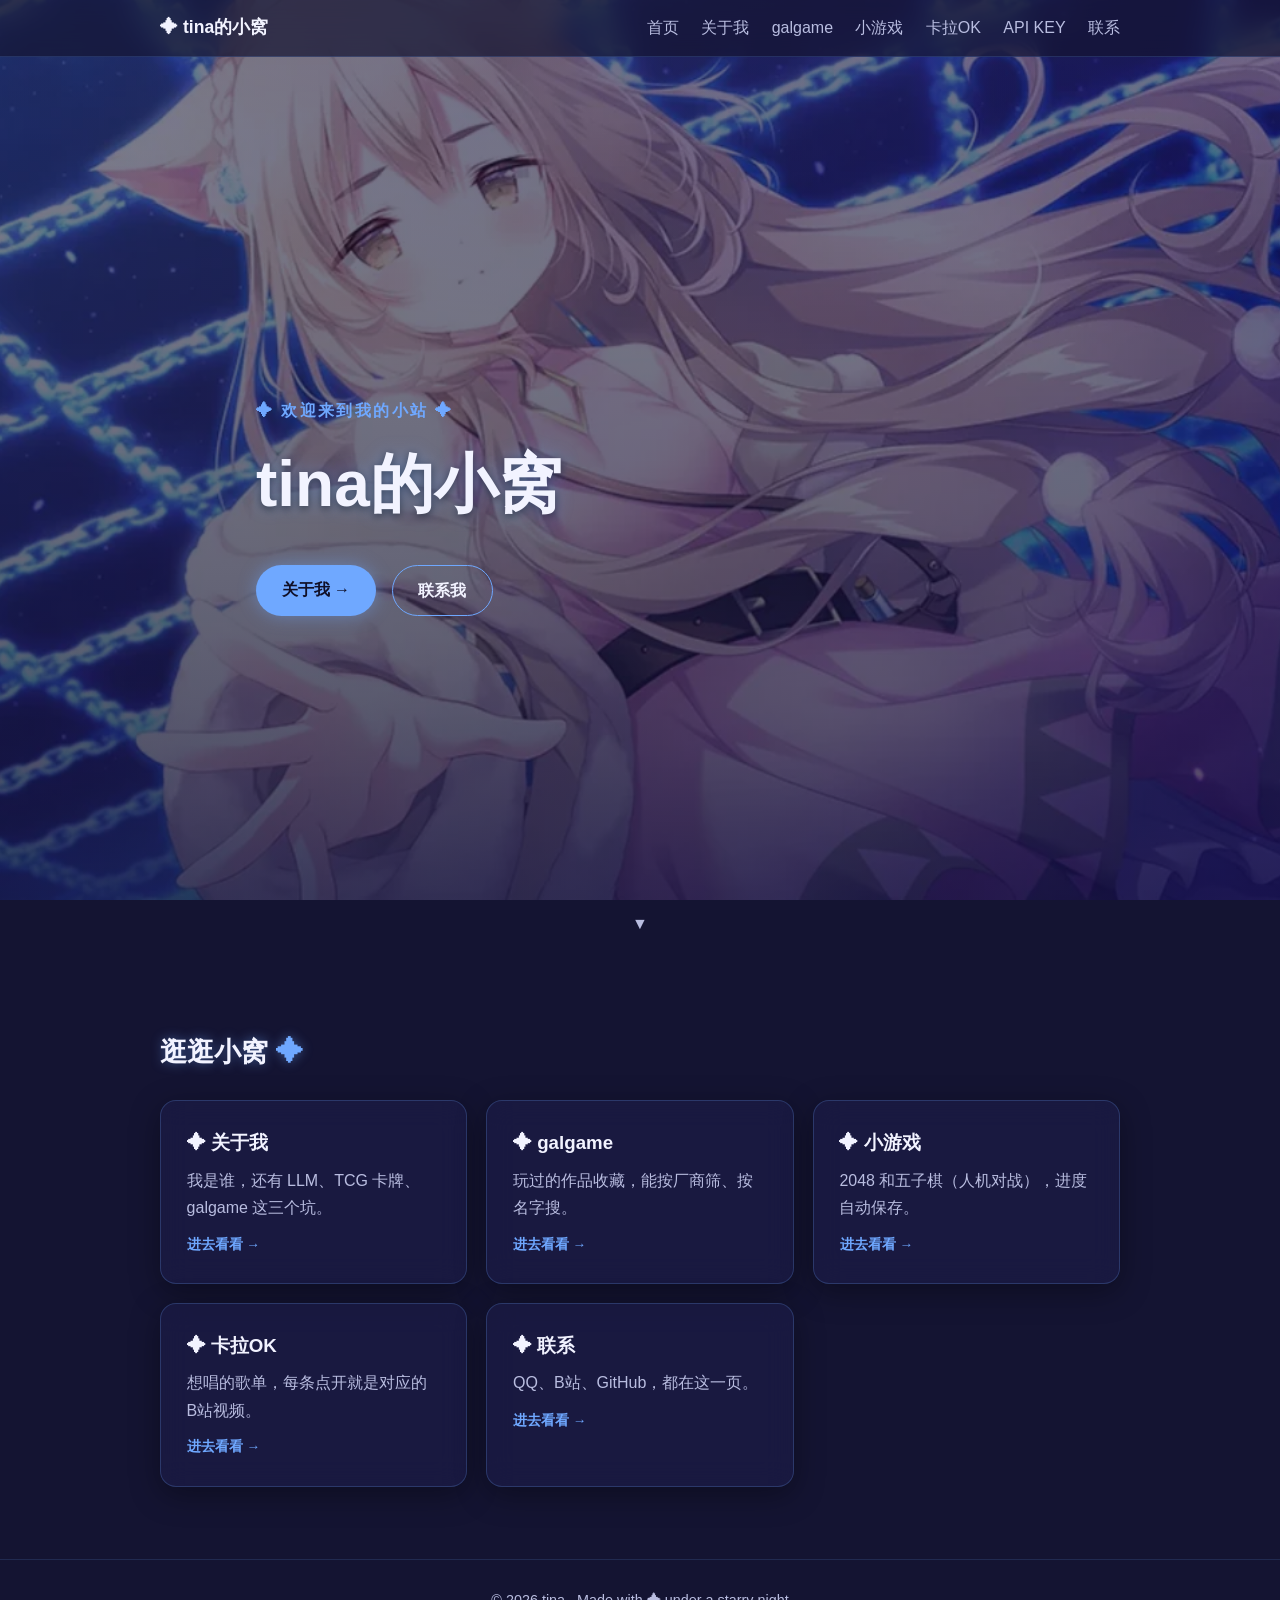
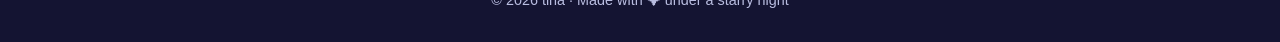
==== index.html @ a7ba2a10 "feat: 新增「API KEY」分区（左侧导航第 7 项，只列 DeepSeek 官方入口） - apikey.html：极简链接列表，4 条官方入口（开放平台 / 创建 API Key / 模型与" ====
<!DOCTYPE html>
<html lang="zh-CN">
<head>
  <meta charset="UTF-8" />
  <meta name="viewport" content="width=device-width, initial-scale=1.0" />
  <title>tina的小窝</title>
  <meta name="description" content="tina 的个人小窝" />
  <meta name="robots" content="index, follow" />

  <!-- 站点图标（由 avatar.png 缩放生成） -->
  <link rel="icon" href="favicon.ico" sizes="16x16 32x32 48x48" />
  <link rel="icon" type="image/png" sizes="32x32" href="favicon-32.png" />
  <link rel="apple-touch-icon" sizes="180x180" href="apple-touch-icon.png" />

  <!-- 分享卡片：QQ / 微信 / B站 / 微博 抓的就是这些 -->
  <meta property="og:type" content="website" />
  <meta property="og:site_name" content="tina的小窝" />
  <meta property="og:title" content="tina的小窝" />
  <meta property="og:description" content="tina 的个人小窝：LLM（大语言模型）、TCG 卡牌、galgame。" />
  <meta property="og:url" content="https://tina-9yg.pages.dev/" />
  <meta property="og:image" content="https://tina-9yg.pages.dev/og-image.jpg" />
  <meta property="og:image:type" content="image/jpeg" />
  <meta property="og:image:width" content="1200" />
  <meta property="og:image:height" content="630" />
  <meta property="og:image:alt" content="星空下的兽耳娘插画" />
  <meta property="og:locale" content="zh_CN" />
  <meta name="twitter:card" content="summary_large_image" />

  <link rel="stylesheet" href="style.css" />
</head>
<body>

  <!-- 顶栏：只在窄屏出现（宽屏由左侧导航接管），窄屏保留汉堡菜单 -->
  <header class="site-header">
    <nav class="nav container">
      <a class="nav-logo" href="index.html">✦ <span>tina的小窝</span></a>
      <button class="nav-toggle" id="navToggle" aria-label="打开菜单" aria-expanded="false">
        <span></span><span></span><span></span>
      </button>
      <ul class="nav-links" id="navLinks">
        <li><a href="index.html">首页</a></li>
        <li><a href="about.html">关于我</a></li>
        <li><a href="gal.html">galgame</a></li>
        <li><a href="minigames.html">小游戏</a></li>
        <li><a href="karaoke.html">卡拉OK</a></li>
        <li><a href="apikey.html">API KEY</a></li>
        <li><a href="contact.html">联系</a></li>
      </ul>
    </nav>
  </header>

  <!-- 左侧导航：桌面端就是全站的主导航（顶栏只在窄屏出现，见 style.css）
       2026-09-24 起站点拆成分页，每个页面是独立文件，
       所以「当前是哪一页」直接写死在 HTML 里（is-active + aria-current），不再靠滚动位置判断 -->
  <nav class="side-index" id="sideIndex" aria-label="站点导航">
    <a class="side-index-logo" href="index.html">✦ <span>tina的小窝</span></a>
    <ul class="side-index-list">
      <li><a class="side-index-link is-active" href="index.html" aria-current="page">主页</a></li>
      <li><a class="side-index-link" href="about.html">关于我</a></li>
      <li><a class="side-index-link" href="gal.html">galgame</a></li>
      <li><a class="side-index-link" href="minigames.html">小游戏</a></li>
      <li><a class="side-index-link" href="karaoke.html">卡拉OK</a></li>
      <li><a class="side-index-link" href="apikey.html">API KEY</a></li>
      <li><a class="side-index-link" href="contact.html">联系</a></li>
    </ul>
  </nav>

  <main>
    <!-- 首屏：星空插画背景 -->
    <section class="hero" id="hero">
      <div class="hero-overlay"></div>
      <div class="container hero-inner">
        <p class="hero-kicker">✦ 欢迎来到我的小站 ✦</p>
        <h1 class="hero-title">tina的小窝</h1>
        <div class="hero-actions">
          <a class="btn btn-glow" href="about.html">关于我 →</a>
          <a class="btn btn-ghost" href="contact.html">联系我</a>
        </div>
      </div>
      <div class="hero-scroll-hint" aria-hidden="true">▼</div>
    </section>

    <!-- 概览：首页往下的入口，每个入口都是一个独立页面 -->
    <section class="section" id="overview">
      <div class="container">
        <h2 class="section-title">逛逛小窝 <span class="title-star">✦</span></h2>
        <div class="card-grid">
          <a class="card card-link reveal" href="about.html">
            <h3>✦ 关于我</h3>
            <p>我是谁，还有 LLM、TCG 卡牌、galgame 这三个坑。</p>
            <span class="card-more">进去看看 →</span>
          </a>
          <a class="card card-link reveal" href="gal.html">
            <h3>✦ galgame</h3>
            <p>玩过的作品收藏，能按厂商筛、按名字搜。</p>
            <span class="card-more">进去看看 →</span>
          </a>
          <a class="card card-link reveal" href="minigames.html">
            <h3>✦ 小游戏</h3>
            <p>2048 和五子棋（人机对战），进度自动保存。</p>
            <span class="card-more">进去看看 →</span>
          </a>
          <a class="card card-link reveal" href="karaoke.html">
            <h3>✦ 卡拉OK</h3>
            <p>想唱的歌单，每条点开就是对应的 B站视频。</p>
            <span class="card-more">进去看看 →</span>
          </a>
          <a class="card card-link reveal" href="contact.html">
            <h3>✦ 联系</h3>
            <p>QQ、B站、GitHub，都在这一页。</p>
            <span class="card-more">进去看看 →</span>
          </a>
        </div>
      </div>
    </section>
  </main>

  <footer class="site-footer">
    <div class="container">
      <p>© 2026 tina · Made with ✦ under a starry night</p>
    </div>
  </footer>

  <!-- Cloudflare Web Analytics --><script type='module' src='https://static.cloudflareinsights.com/beacon.min.js' data-cf-beacon='{"token": "9dbc39219d9144c998ec463622b964f8"}'></script><!-- End Cloudflare Web Analytics -->
  <script src="script.js"></script>
</body>
</html>
---- style.css ----
/* ================= 基础与变量 ================= */
:root {
  --bg-deep: #141432;
  --bg-mid: #1e1e4d;
  --card-bg: rgba(30, 30, 77, 0.55);
  --accent: #6fa8ff;
  --accent-glow: rgba(111, 168, 255, 0.45);
  --text: #f2f3ff;
  --text-dim: #b9bde0;
  --radius: 16px;
  --shadow: 0 8px 30px rgba(0, 0, 0, 0.35);
  /* 整页背景照片。默认是原始横图，竖屏在下面那个媒体查询里换成竖版裁切图 */
  --bg-photo: url("bg.webp");
}

/* 竖屏（手机）换用竖版裁切图 bg-mobile.webp：
   横图在竖屏下被 cover 从中间横裁一条（只露出全宽的 26%），人物正好被切到框外。
   判据用屏幕比例而不是宽度，这样窄高的桌面窗口也能吃到同一份图。
   竖版取景见 MEMORY「手机端竖版背景」一节：成品与源图竖带往返 PSNR 50.3 dB */
@media (max-aspect-ratio: 1/1) {
  :root { --bg-photo: url("bg-mobile.webp"); }
}

* { margin: 0; padding: 0; box-sizing: border-box; }

html { scroll-behavior: smooth; }

body {
  font-family: "Segoe UI", "Microsoft YaHei", "PingFang SC", sans-serif;
  color: var(--text);
  background: var(--bg-deep); /* 兜底底色；真正的画面在下面那层固定背景里 */
  line-height: 1.7;
  /* 2026-09-24 站点拆成分页后：内容少的页面（比如「联系」）页脚会吊在半空，
     让 body 竖排撑满视口、main 吃掉剩余高度，页脚就自然贴到底部 */
  display: flex;
  flex-direction: column;
  min-height: 100vh;
}

main { flex: 1 0 auto; }

/* 整页共用的固定背景层：钉在视口上，拖动进度条时完全不动
   层次自上而下 = 压暗渐变 → 两团光晕 → 星空图（图片本身由 --bg-photo 决定：横屏横图 / 竖屏竖版裁切图）
   用 position: fixed 而不是 background-attachment: fixed，是为了手机 Safari（它不支持后者） */
body::before {
  content: "";
  position: fixed;
  inset: 0;
  z-index: -1;
  pointer-events: none;
  background:
    linear-gradient(180deg,
      rgba(16, 16, 44, 0.52) 0%,
      rgba(16, 16, 44, 0.62) 55%,
      rgba(16, 16, 44, 0.74) 100%),
    radial-gradient(ellipse 80% 50% at 70% -10%, rgba(90, 70, 180, 0.30), transparent),
    radial-gradient(ellipse 60% 40% at 20% 110%, rgba(60, 80, 200, 0.22), transparent),
    var(--bg-photo) center 30% / cover no-repeat;
}

.container { width: min(960px, 92%); margin: 0 auto; }

a { color: var(--accent); text-decoration: none; }
a:hover { text-shadow: 0 0 10px var(--accent-glow); }

/* ================= 导航 ================= */
.site-header {
  position: sticky; top: 0; z-index: 100;
  background: rgba(20, 20, 50, 0.7);
  backdrop-filter: blur(12px);
  border-bottom: 1px solid rgba(111, 168, 255, 0.18);
}

.nav { display: flex; align-items: center; justify-content: space-between; padding: 0.8rem 0; }

.nav-logo { font-weight: 700; font-size: 1.1rem; color: var(--text); }

.nav-links { display: flex; gap: 1.4rem; list-style: none; }
.nav-links a { color: var(--text-dim); font-weight: 500; transition: color 0.2s, text-shadow 0.2s; }
.nav-links a:hover { color: var(--text); text-shadow: 0 0 12px var(--accent-glow); }

.nav-toggle { display: none; background: none; border: 0; cursor: pointer; padding: 0.4rem; }
.nav-toggle span {
  display: block; width: 24px; height: 2px; margin: 5px 0;
  background: var(--text); border-radius: 2px; transition: transform 0.25s, opacity 0.25s;
}
.nav-toggle.open span:nth-child(1) { transform: translateY(7px) rotate(45deg); }
.nav-toggle.open span:nth-child(2) { opacity: 0; }
.nav-toggle.open span:nth-child(3) { transform: translateY(-7px) rotate(-45deg); }

/* ================= 首屏 ================= */
/* 背景图 bg.webp 由原图 bg.png 用 Pillow 转出（quality=85，97KB，约原图 7.5%）；bg.png 留在仓库当原图备份，页面不再引用
   竖屏另有一张 bg-mobile.webp（1181x2556，q85，98.6KB）：从 bg.png 的 x305..615 裁成竖条后放大 3.81 倍，
   人物落在画面中间；由上面的 --bg-photo 媒体查询决定用哪张，两张都由 body::before 引用 */
.hero {
  position: relative;
  min-height: 100vh;
  display: flex; align-items: center;
  /* 背景图已移到整页共用的 body::before 固定层；这里不能再自带背景，否则滚动时它会跟着走 */
}

/* 遮罩统一到 body::before 那一层了，这个 div 留在 HTML 里但不再参与渲染 */
.hero-overlay { display: none; }

.hero-inner { position: relative; z-index: 1; max-width: 60%; }

.hero-kicker { color: var(--accent); letter-spacing: 0.15em; font-weight: 600; }

.hero-title {
  font-size: clamp(2.2rem, 6vw, 4rem);
  margin: 0.4rem 0;
  text-shadow: 0 0 18px var(--accent-glow), 0 2px 8px rgba(0, 0, 0, 0.6);
}

.hero-tagline { color: var(--text); font-size: 1.1rem; text-shadow: 0 2px 6px rgba(0, 0, 0, 0.7); }

.hero-actions { display: flex; gap: 1rem; margin-top: 1.6rem; }

.btn {
  display: inline-block; padding: 0.7rem 1.6rem;
  border-radius: 999px; font-weight: 600; transition: transform 0.2s, box-shadow 0.2s;
}
.btn-glow { background: var(--accent); color: #101028; box-shadow: 0 0 18px var(--accent-glow); }
.btn-glow:hover { transform: translateY(-2px); box-shadow: 0 0 28px var(--accent-glow); text-shadow: none; }
.btn-ghost { border: 1.5px solid var(--accent); color: var(--text); }
.btn-ghost:hover { background: rgba(111, 168, 255, 0.12); transform: translateY(-2px); }

.hero-scroll-hint {
  position: absolute; bottom: 1.2rem; left: 50%; transform: translateX(-50%);
  color: var(--text-dim); animation: bob 1.6s ease-in-out infinite;
}
@keyframes bob { 50% { transform: translate(-50%, 6px); } }

/* ================= 区块与卡片 ================= */
.section { padding: 4.5rem 0; }

/* 点锚点跳转时，给吸顶导航留出高度，标题不会被压住 */
.section, .hero { scroll-margin-top: 80px; }

.section-title {
  font-size: 1.7rem; margin-bottom: 1.6rem;
  text-shadow: 0 0 12px var(--accent-glow);
}
.title-star { color: var(--accent); }

.card {
  background: var(--card-bg);
  backdrop-filter: blur(14px);
  border: 1px solid rgba(111, 168, 255, 0.22);
  border-radius: var(--radius);
  box-shadow: var(--shadow);
  padding: 1.6rem;
  transition: transform 0.25s, box-shadow 0.25s, border-color 0.25s;
}
.card:hover {
  transform: translateY(-4px);
  border-color: rgba(111, 168, 255, 0.5);
  box-shadow: 0 10px 36px rgba(0, 0, 0, 0.45), 0 0 20px var(--accent-glow);
}

.card-grid { display: grid; grid-template-columns: repeat(auto-fit, minmax(240px, 1fr)); gap: 1.2rem; }
.card h3 { margin-bottom: 0.5rem; color: var(--text); }
.card p { color: var(--text-dim); }

/* 首页概览：整张卡片就是一个链接。
   必须把 a 默认的蓝色和 a:hover 的发光按掉，否则卡片里每个字都在发光 */
.card-link { display: block; color: var(--text); }
.card-link:hover { text-shadow: none; }
.card-more {
  display: inline-block; margin-top: 0.75rem;
  font-size: 0.85rem; font-weight: 600; color: var(--accent);
}
.card-link:hover .card-more { text-shadow: 0 0 10px var(--accent-glow); }
/* 关于我 */
.about-grid { display: flex; gap: 1.8rem; align-items: center; flex-wrap: wrap; }
.avatar {
  flex-shrink: 0;
  width: 120px; height: 120px; border-radius: 50%;
  overflow: hidden;
  background: linear-gradient(135deg, rgba(111, 168, 255, 0.3), rgba(150, 100, 255, 0.3));
  border: 2px solid rgba(111, 168, 255, 0.45);
  box-shadow: 0 0 20px var(--accent-glow);
}
.avatar img { width: 100%; height: 100%; object-fit: cover; display: block; }
.about-text { flex: 1; min-width: 260px; }
.about-text p { color: var(--text-dim); margin-bottom: 0.6rem; }
.about-text strong { color: var(--text); }

.tag-list { display: flex; flex-wrap: wrap; gap: 0.5rem; list-style: none; margin-top: 0.8rem; }
.tag {
  padding: 0.25rem 0.9rem; border-radius: 999px; font-size: 0.85rem;
  background: rgba(111, 168, 255, 0.14);
  border: 1px solid rgba(111, 168, 255, 0.35);
  color: var(--accent);
}

/* 联系 */
.contact-card { text-align: center; }
.contact-card p { color: var(--text-dim); }
.contact-list { list-style: none; margin-top: 0.8rem; }
.contact-list li { margin: 0.4rem 0; color: var(--text); }
.contact-item { display: flex; justify-content: center; align-items: center; gap: 0.45rem; }
.icon { width: 1.25em; height: 1.25em; flex-shrink: 0; vertical-align: -0.25em; }
.icon-badge { background: #fff; border-radius: 50%; padding: 0.12em; box-sizing: border-box; }
.placeholder { color: var(--text-dim); font-style: italic; }

/* QQ 号：点击复制（不加下划线，靠鼠标手型和悬停微光提示可点） */
.copy-qq {
  background: none; border: 0; padding: 0;
  font: inherit; color: var(--accent); cursor: pointer;
}
.copy-qq:hover { text-shadow: 0 0 10px var(--accent-glow); }

/* 复制成功提示 */
.toast {
  position: fixed; left: 50%; bottom: 2rem; z-index: 200;
  transform: translate(-50%, 1rem);
  padding: 0.6rem 1.3rem; border-radius: 999px;
  background: rgba(20, 20, 50, 0.94);
  border: 1px solid rgba(111, 168, 255, 0.45);
  color: var(--text); font-size: 0.9rem;
  box-shadow: 0 8px 26px rgba(0, 0, 0, 0.45), 0 0 18px var(--accent-glow);
  opacity: 0; pointer-events: none;
  transition: opacity 0.25s ease, transform 0.25s ease;
}
.toast.show { opacity: 1; transform: translate(-50%, 0); }

/* 页脚 */
.site-footer {
  padding: 1.8rem 0; text-align: center;
  color: var(--text-dim); font-size: 0.9rem;
  border-top: 1px solid rgba(111, 168, 255, 0.15);
}

/* 滚动淡入 */
.reveal { opacity: 0; transform: translateY(18px); transition: opacity 0.6s ease, transform 0.6s ease; }
.reveal.visible { opacity: 1; transform: none; }
@media (prefers-reduced-motion: reduce) {
  .reveal { opacity: 1; transform: none; transition: none; }
  .hero-scroll-hint { animation: none; }
  .gal-card { animation: none; }
}

/* ================= galgame 收藏 ================= */
.section-lead { color: var(--text-dim); margin: -0.8rem 0 1.5rem; }

.sr-only {
  position: absolute; width: 1px; height: 1px; padding: 0; margin: -1px;
  overflow: hidden; clip: rect(0 0 0 0); white-space: nowrap; border: 0;
}

/* 顶部统计条 */
.gal-stats { display: flex; flex-wrap: wrap; gap: 1.6rem; margin-bottom: 1.4rem; }
.gal-stat { display: flex; align-items: baseline; gap: 0.4rem; color: var(--text-dim); font-size: 0.88rem; }
.gal-stat b {
  font-size: 1.3rem; color: var(--accent);
  text-shadow: 0 0 12px var(--accent-glow);
}

/* 筛选区 */
.gal-controls { display: flex; flex-direction: column; gap: 0.7rem; margin-bottom: 1.5rem; }
.gal-chip-row { display: flex; flex-wrap: wrap; gap: 0.45rem; }

.chip {
  font: inherit; font-size: 0.82rem; line-height: 1.5;
  padding: 0.25rem 0.95rem; border-radius: 999px; cursor: pointer;
  background: rgba(111, 168, 255, 0.08);
  border: 1px solid rgba(111, 168, 255, 0.25);
  color: var(--text-dim);
  transition: background 0.2s, border-color 0.2s, color 0.2s, box-shadow 0.2s;
}
.chip:hover { border-color: rgba(111, 168, 255, 0.55); color: var(--text); }
.chip[aria-pressed="true"] {
  background: rgba(111, 168, 255, 0.22);
  border-color: var(--accent);
  color: var(--text);
  box-shadow: 0 0 14px var(--accent-glow);
}

.gal-toolbar { display: flex; flex-wrap: wrap; gap: 0.8rem; align-items: center; }

.gal-search { flex: 1; min-width: 190px; display: flex; }
.gal-search input {
  font: inherit; font-size: 0.88rem; color: var(--text);
  background: rgba(20, 20, 50, 0.6);
  border: 1px solid rgba(111, 168, 255, 0.28);
  border-radius: 999px; padding: 0.42rem 1rem;
  outline: none; transition: border-color 0.2s, box-shadow 0.2s;
}
.gal-search input { width: 100%; }
.gal-search input::placeholder { color: rgba(185, 189, 224, 0.6); }
.gal-search input:focus { border-color: var(--accent); box-shadow: 0 0 12px var(--accent-glow); }

/* 卡片网格 */
.gal-grid { display: grid; grid-template-columns: repeat(auto-fill, minmax(190px, 1fr)); gap: 1.1rem; }

.gal-card {
  display: flex; flex-direction: column; overflow: hidden;
  background: var(--card-bg);
  backdrop-filter: blur(14px);
  border: 1px solid rgba(111, 168, 255, 0.22);
  border-radius: var(--radius);
  box-shadow: var(--shadow);
  transition: transform 0.25s, box-shadow 0.25s, border-color 0.25s;
  animation: gal-in 0.35s ease both;
}
.gal-card:hover {
  transform: translateY(-4px);
  border-color: rgba(111, 168, 255, 0.5);
  box-shadow: 0 10px 36px rgba(0, 0, 0, 0.45), 0 0 20px var(--accent-glow);
}
@keyframes gal-in { from { opacity: 0; transform: translateY(10px); } to { opacity: 1; transform: none; } }

/* 封面：没填 cover 就用渐变色块 + 首字 */
.gal-cover {
  position: relative; aspect-ratio: 3 / 4;
  display: flex; align-items: center; justify-content: center; overflow: hidden;
}
.gal-cover img { width: 100%; height: 100%; object-fit: cover; display: block; }
.gal-cover-init {
  font-size: 2.6rem; font-weight: 700; letter-spacing: 0.04em;
  color: rgba(255, 255, 255, 0.92);
  text-shadow: 0 2px 14px rgba(0, 0, 0, 0.55);
}
.gal-badge-row {
  position: absolute; top: 0.5rem; left: 0.5rem; right: 0.5rem;
  display: flex; gap: 0.4rem;
}
/* 封面右上角的「示例」角标（原来这里还有状态徽章 .gal-status / .st-*，2026-09-23 已随状态信息一起移除） */
.gal-sample {
  margin-left: auto;
  padding: 0.12rem 0.6rem; border-radius: 999px;
  font-size: 0.72rem; font-weight: 500; line-height: 1.7;
  backdrop-filter: blur(6px); border: 1px solid; white-space: nowrap;
  color: var(--text-dim); background: rgba(20, 20, 50, 0.7);
  border-color: rgba(185, 189, 224, 0.4);
}

.gal-body { flex: 1; display: flex; flex-direction: column; gap: 0.35rem; padding: 0.85rem 0.9rem 1rem; }
.gal-title { font-size: 0.98rem; font-weight: 700; line-height: 1.4; }
.gal-meta { display: flex; justify-content: flex-start; gap: 0.5rem; font-size: 0.78rem; color: var(--text-dim); }
.gal-brand { overflow: hidden; text-overflow: ellipsis; white-space: nowrap; }
/* 官网链接：紧跟在「厂商 · 年份」右边；没填 site 的条目根本不会渲染它 */
.gal-site { color: var(--accent); flex-shrink: 0; white-space: nowrap; transition: text-shadow 0.2s; }
.gal-site:hover { text-shadow: 0 0 10px var(--accent-glow); }
.gal-score { color: #ffd479; font-weight: 700; flex-shrink: 0; margin-left: auto; padding-left: 0.4rem; }

.gal-tags { display: flex; flex-wrap: wrap; gap: 0.3rem; margin-top: 0.15rem; }
/* 卡片上的标签：纯展示用的标签，不可点（筛选栏已改成按厂商） */
.gal-tag {
  font-size: 0.7rem; line-height: 1.6;
  padding: 0.1rem 0.55rem; border-radius: 999px;
  background: rgba(111, 168, 255, 0.12);
  border: 1px solid rgba(111, 168, 255, 0.28);
  color: var(--accent);
}

.gal-note { margin-top: auto; padding-top: 0.5rem; font-size: 0.8rem; color: var(--text-dim); }

.gal-empty { margin-top: 0.5rem; padding: 2.2rem 0; text-align: center; color: var(--text-dim); }
.gal-empty button { margin-top: 0.8rem; }

/* ================= 卡拉OK 歌单 ================= */
/* 一行一首：左边序号、中间曲名与信息、右边跳 B站。
   数据在 karaoke.js，渲染在 script.js 的 initKaraokeList() */
.kara-stats { display: flex; flex-wrap: wrap; gap: 1.6rem; margin-bottom: 1.4rem; }
.kara-stat { display: flex; align-items: baseline; gap: 0.4rem; color: var(--text-dim); font-size: 0.88rem; }
.kara-stat b {
  font-size: 1.3rem; color: var(--accent);
  text-shadow: 0 0 12px var(--accent-glow);
}

.kara-controls { display: flex; flex-direction: column; gap: 0.7rem; margin-bottom: 1.2rem; }
.kara-chip-row { display: flex; flex-wrap: wrap; gap: 0.45rem; }
.kara-toolbar { display: flex; flex-wrap: wrap; gap: 0.8rem; align-items: center; }

.kara-search { flex: 1; min-width: 190px; display: flex; }
.kara-search input {
  font: inherit; font-size: 0.88rem; color: var(--text); width: 100%;
  background: rgba(20, 20, 50, 0.6);
  border: 1px solid rgba(111, 168, 255, 0.28);
  border-radius: 999px; padding: 0.42rem 1rem;
  outline: none; transition: border-color 0.2s, box-shadow 0.2s;
}
.kara-search input::placeholder { color: rgba(185, 189, 224, 0.6); }
.kara-search input:focus { border-color: var(--accent); box-shadow: 0 0 12px var(--accent-glow); }

.kara-list { display: flex; flex-direction: column; gap: 0.55rem; }

/* 整条就是一个链接：填了 url 的渲染成 <a>，没填的是 <div>（显示「待填链接」，点不动） */
.kara-item {
  display: grid;
  grid-template-columns: 2.2rem minmax(0, 1fr) auto;
  align-items: center; gap: 0.2rem 0.9rem;
  padding: 0.7rem 1rem;
  background: var(--card-bg);
  backdrop-filter: blur(14px);
  border: 1px solid rgba(111, 168, 255, 0.22);
  border-radius: 12px;
  box-shadow: var(--shadow);
  color: var(--text);
  transition: transform 0.2s, border-color 0.2s, box-shadow 0.2s;
  animation: gal-in 0.3s ease both;
}
a.kara-item:hover {
  transform: translateX(4px);
  border-color: rgba(111, 168, 255, 0.5);
  box-shadow: 0 8px 26px rgba(0, 0, 0, 0.42), 0 0 18px var(--accent-glow);
  text-shadow: none; /* 压掉 a:hover 的整行发光 */
}
a.kara-item:focus-visible { outline: 2px solid var(--accent); outline-offset: 2px; }
.kara-item.is-todo { opacity: 0.72; }

.kara-idx {
  font-size: 0.78rem; color: var(--text-dim); text-align: right;
  font-variant-numeric: tabular-nums;
}

.kara-main { display: flex; flex-direction: column; gap: 0.15rem; min-width: 0; }
.kara-title { font-size: 0.98rem; font-weight: 700; line-height: 1.45; }
.kara-sample {
  margin-left: 0.45rem; padding: 0.05rem 0.5rem; border-radius: 999px;
  font-size: 0.7rem; font-weight: 500; vertical-align: 0.1em;
  color: var(--text-dim); background: rgba(20, 20, 50, 0.7);
  border: 1px solid rgba(185, 189, 224, 0.4);
}
.kara-sub {
  font-size: 0.8rem; color: var(--text-dim);
  overflow: hidden; text-overflow: ellipsis; white-space: nowrap;
}
.kara-tags { display: flex; flex-wrap: wrap; gap: 0.3rem; margin-top: 0.15rem; }
.kara-tag {
  font-size: 0.7rem; line-height: 1.6;
  padding: 0.1rem 0.55rem; border-radius: 999px;
  background: rgba(111, 168, 255, 0.12);
  border: 1px solid rgba(111, 168, 255, 0.28);
  color: var(--accent);
}
.kara-note { font-size: 0.78rem; color: var(--text-dim); }

.kara-go { font-size: 0.85rem; font-weight: 600; color: var(--accent); white-space: nowrap; }
a.kara-item:hover .kara-go { text-shadow: 0 0 10px var(--accent-glow); }
/* 没填 url 的那条：右边只写「待填链接」，不是链接样式 */
.kara-go.is-todo { color: var(--text-dim); font-weight: 500; }

.kara-empty { margin-top: 0.5rem; padding: 2.2rem 0; text-align: center; color: var(--text-dim); }
.kara-empty button { margin-top: 0.8rem; }

@media (max-width: 640px) {
  /* 窄屏省掉序号，右边那行挪到下面，整行照样能点 */
  .kara-item { grid-template-columns: minmax(0, 1fr); gap: 0.15rem; }
  .kara-idx { display: none; }
  .kara-sub { white-space: normal; }
  .kara-go { justify-self: start; margin-top: 0.35rem; }
}

/* ================= API KEY ================= */
/* 左边是入口名，右边直接跳官网。就四条，写死在 apikey.html 里 ——
   没有数据文件、没有 JS 渲染。
   2026-09-24：① 每条下面原来还有一句说明文案，tina 要求删掉了（所以没有 .ak-sub）；
   ② tina 说「每个太长了，缩减一半」→ 宽屏改成一行两条，每条占半个容器宽 */
.ak-list {
  display: grid;
  /* auto-fit：宽内容列（960px）下正好两条一行、每条约 466px；
     窗口收窄到放不下两条时自动回到一条一行，不用再写断点 */
  grid-template-columns: repeat(auto-fit, minmax(340px, 1fr));
  gap: 0.55rem;
}

/* 整条就是一个链接（跟卡拉OK 那套一样：外层是 a，点行里哪儿都能开） */
.ak-item {
  display: grid;
  grid-template-columns: minmax(0, 1fr) auto;
  align-items: center; gap: 0.2rem 0.9rem;
  padding: 0.7rem 1rem;
  background: var(--card-bg);
  backdrop-filter: blur(14px);
  border: 1px solid rgba(111, 168, 255, 0.22);
  border-radius: 12px;
  box-shadow: var(--shadow);
  color: var(--text);
  transition: transform 0.2s, border-color 0.2s, box-shadow 0.2s;
  animation: gal-in 0.3s ease both;
}
a.ak-item:hover {
  transform: translateX(4px);
  border-color: rgba(111, 168, 255, 0.5);
  box-shadow: 0 8px 26px rgba(0, 0, 0, 0.42), 0 0 18px var(--accent-glow);
  text-shadow: none; /* 压掉 a:hover 的整行发光 */
}
a.ak-item:focus-visible { outline: 2px solid var(--accent); outline-offset: 2px; }

.ak-title { font-size: 0.98rem; font-weight: 700; line-height: 1.45; }

.ak-go { font-size: 0.85rem; font-weight: 600; color: var(--accent); white-space: nowrap; }
a.ak-item:hover .ak-go { text-shadow: 0 0 10px var(--accent-glow); }

@media (max-width: 640px) {
  /* 窄屏把「打开 ↗」挪到下面一行，整行照样能点 */
  .ak-item { grid-template-columns: minmax(0, 1fr); }
  .ak-go { justify-self: start; margin-top: 0.35rem; }
}

/* ================= 小游戏 · 2048 ================= */
.g2048 { max-width: 420px; margin: 0 auto; }

.g2048-head {
  display: flex; align-items: center; justify-content: space-between;
  gap: 1rem; flex-wrap: wrap; margin-bottom: 1rem;
}
.g2048-scores { display: flex; gap: 0.6rem; }
.g2048-score {
  min-width: 84px; padding: 0.35rem 0.9rem; text-align: center;
  background: rgba(111, 168, 255, 0.1);
  border: 1px solid rgba(111, 168, 255, 0.25);
  border-radius: 10px;
}
.g2048-score span { display: block; font-size: 0.7rem; color: var(--text-dim); letter-spacing: 0.08em; }
.g2048-score b { font-size: 1.15rem; color: var(--accent); text-shadow: 0 0 12px var(--accent-glow); }
.g2048-restart { padding: 0.5rem 1.1rem; font-size: 0.88rem; }

/* 棋盘：格子大小由 game2048.js 量出宽度后写进 --g-cell / --g-gap */
.g2048-board {
  --g-gap: 12px;
  --g-cell: 80px;
  position: relative;
  width: 100%;
  aspect-ratio: 1 / 1;
  background: rgba(20, 20, 50, 0.55);
  backdrop-filter: blur(12px);
  border: 1px solid rgba(111, 168, 255, 0.22);
  border-radius: var(--radius);
  box-shadow: var(--shadow);
  touch-action: none; /* 手机上在棋盘里滑动是操作，别同时滚页面 */
  user-select: none;
  -webkit-user-select: none;
}
.g2048-board:focus { outline: none; }
/* 焦点在棋盘上时给个光圈提示「现在方向键是操作」 */
.g2048-board:focus-visible {
  border-color: var(--accent);
  box-shadow: var(--shadow), 0 0 0 2px rgba(111, 168, 255, 0.55), 0 0 22px var(--accent-glow);
}

/* 底格层和方块层都贴着棋盘的 padding box，格子位置两边用同一套算法算，所以能对齐 */
.g2048-grid {
  position: absolute; inset: 0;
  display: grid;
  grid-template-columns: repeat(4, 1fr);
  grid-template-rows: repeat(4, 1fr);
  gap: var(--g-gap);
  padding: var(--g-gap);
}
.g2048-grid > div { background: rgba(255, 255, 255, 0.05); border-radius: 10px; }

.g2048-tiles { position: absolute; inset: 0; }
.g2048-tile {
  position: absolute; top: var(--g-gap); left: var(--g-gap);
  width: var(--g-cell); height: var(--g-cell);
  z-index: 2;
  /* 位置全靠这两个自定义属性推：game2048.js 只改变量，位移交给 CSS 过渡 */
  transform: translate(
    calc((var(--g-cell) + var(--g-gap)) * var(--g-c, 0)),
    calc((var(--g-cell) + var(--g-gap)) * var(--g-r, 0))
  );
  transition: transform 0.12s ease-in-out;
  will-change: transform;
}
.g2048-tile.is-dead { z-index: 1; } /* 被吃掉的那个要压在存活方块下面 */
.g2048-tile.is-dead .g2048-tile-inner { opacity: 0; transition: opacity 0.12s ease 0.06s; }

.g2048-tile-inner {
  width: 100%; height: 100%;
  display: flex; align-items: center; justify-content: center;
  border-radius: 10px;
  font-weight: 700; line-height: 1;
  font-size: calc(var(--g-cell) * 0.42);
  color: #dfe6ff;
  background: rgba(111, 168, 255, 0.12);
  border: 1px solid rgba(111, 168, 255, 0.22);
  transition: background 0.12s, color 0.12s;
}
/* 位数多了就把字缩小，别撑出格子 */
.g2048-tile[data-len="3"] .g2048-tile-inner { font-size: calc(var(--g-cell) * 0.33); }
.g2048-tile[data-len="4"] .g2048-tile-inner { font-size: calc(var(--g-cell) * 0.26); }
.g2048-tile[data-len="5"] .g2048-tile-inner,
.g2048-tile[data-len="6"] .g2048-tile-inner { font-size: calc(var(--g-cell) * 0.21); }

/* 数值越大越亮：2/4/8 是半透明蓝，之后顺着 蓝→紫→粉→金 往上爬 */
.g2048-tile[data-val="4"] .g2048-tile-inner { background: rgba(111, 168, 255, 0.2); }
.g2048-tile[data-val="8"] .g2048-tile-inner { background: rgba(111, 168, 255, 0.34); color: #f2f6ff; }
.g2048-tile[data-val="16"] .g2048-tile-inner { background: linear-gradient(150deg, #2c4a86, #4a6fd8); color: #f2f6ff; }
.g2048-tile[data-val="32"] .g2048-tile-inner { background: linear-gradient(150deg, #3a3a7a, #6f4fa8); color: #f2f6ff; }
.g2048-tile[data-val="64"] .g2048-tile-inner { background: linear-gradient(150deg, #4a2f6b, #a05fd0); color: #f6f2ff; }
.g2048-tile[data-val="128"] .g2048-tile-inner { background: linear-gradient(150deg, #5a2f7a, #b06fb0); color: #fff; }
.g2048-tile[data-val="256"] .g2048-tile-inner { background: linear-gradient(150deg, #6b2f6b, #c96f9f); color: #fff; }
.g2048-tile[data-val="512"] .g2048-tile-inner { background: linear-gradient(150deg, #7a2f5a, #e07f8f); color: #fff; }
.g2048-tile[data-val="1024"] .g2048-tile-inner { background: linear-gradient(150deg, #a8563a, #f0a06f); color: #241a00; }
.g2048-tile[data-val="2048"] .g2048-tile-inner {
  background: linear-gradient(150deg, #c9922f, #ffd479);
  color: #241a00;
  box-shadow: 0 0 26px rgba(255, 212, 121, 0.5);
}
/* 比 2048 还大的（is-huge 由 game2048.js 挂上），统一用更亮的金 */
.g2048-tile.is-huge .g2048-tile-inner {
  background: linear-gradient(150deg, #d4a83f, #ffe9a8);
  color: #241a00;
  box-shadow: 0 0 26px rgba(255, 233, 168, 0.55);
}

/* 出现 / 合并的小动画：作用在里面那层，外层 transform 要留给滑动 */
@keyframes g2048-appear { from { transform: scale(0.35); opacity: 0; } to { transform: scale(1); opacity: 1; } }
@keyframes g2048-pop { 0% { transform: scale(1); } 55% { transform: scale(1.16); } 100% { transform: scale(1); } }
.g2048-tile.is-new .g2048-tile-inner { animation: g2048-appear 0.16s ease-out; }
.g2048-tile.is-merged .g2048-tile-inner { animation: g2048-pop 0.18s ease-out; }

/* 赢了 / 输了盖在棋盘上的那一层 */
@keyframes g2048-fade { from { opacity: 0; } to { opacity: 1; } }
.g2048-overlay {
  position: absolute; inset: 0; z-index: 5;
  display: flex; flex-direction: column; align-items: center; justify-content: center;
  gap: 1rem; padding: 1.5rem; text-align: center;
  background: rgba(16, 16, 44, 0.84);
  backdrop-filter: blur(6px);
  border-radius: var(--radius);
  animation: g2048-fade 0.2s ease-out;
}
/* 这句不能省：上面的 display:flex 会盖掉 hidden 自带的 display:none */
.g2048-overlay[hidden] { display: none; }
.g2048-overlay-text { color: var(--text); font-weight: 600; }
.g2048-overlay-actions { display: flex; gap: 0.7rem; flex-wrap: wrap; justify-content: center; }

.g2048-hint { margin-top: 0.9rem; font-size: 0.82rem; color: var(--text-dim); text-align: center; }

/* 站上的最高纪录。写在 index.html 里（站点是纯静态的），要让它自动更新得配后端。
   注意：棋盘上那两个数字是「本机最高分」，存在访客自己的 localStorage 里，跟这条不是一回事 */
.g2048-record {
  margin-top: 0.9rem; padding-top: 0.75rem; text-align: center;
  font-size: 0.84rem; color: var(--text-dim);
  border-top: 1px dashed rgba(111, 168, 255, 0.22);
}
.g2048-record b { color: var(--accent); font-size: 1rem; text-shadow: 0 0 12px var(--accent-glow); }

@media (prefers-reduced-motion: reduce) {
  .g2048-tile { transition: none; }
  .g2048-tile-inner { animation: none; transition: none; }
  .g2048-overlay { animation: none; }
}

/* ================= 小游戏 · 五子棋 ================= */
/* 第二个小游戏，跟 2048 待在同一个区块里，用一条虚线分隔 */
.gg {
  max-width: 460px;
  margin: 2.8rem auto 0;
  padding-top: 2.2rem;
  border-top: 1px dashed rgba(111, 168, 255, 0.22);
}

.gg-name {
  margin-bottom: 1rem; text-align: center;
  font-size: 1.05rem; font-weight: 700; color: var(--text);
}
.gg-name::before { content: "✦ "; color: var(--accent); }

.gg-head {
  display: flex; align-items: center; justify-content: space-between;
  gap: 1rem; flex-wrap: wrap; margin-bottom: 0.9rem;
}
.gg-scores { display: flex; gap: 0.5rem; }
.gg-score {
  min-width: 74px; padding: 0.35rem 0.7rem; text-align: center;
  background: rgba(111, 168, 255, 0.1);
  border: 1px solid rgba(111, 168, 255, 0.25);
  border-radius: 10px;
}
.gg-score span { display: block; font-size: 0.7rem; color: var(--text-dim); letter-spacing: 0.06em; }
.gg-score b { font-size: 1.15rem; color: var(--accent); text-shadow: 0 0 12px var(--accent-glow); }

.gg-actions { display: flex; gap: 0.5rem; flex-wrap: wrap; }
.gg-btn { padding: 0.5rem 1rem; font-size: 0.88rem; }
.gg-btn:disabled { opacity: 0.45; cursor: not-allowed; }
.gg-btn:disabled:hover { background: none; transform: none; }

.gg-levels { display: flex; align-items: center; gap: 0.45rem; flex-wrap: wrap; margin-bottom: 0.9rem; }
.gg-levels-label { font-size: 0.85rem; color: var(--text-dim); margin-right: 0.15rem; }

/* 棋盘：CSS 这边只管让它铺满一个正方形；格子大小、位图尺寸由 gamegomoku.js 量出来算 */
.gg-board {
  position: relative; width: 100%; aspect-ratio: 1 / 1;
  border: 1px solid rgba(111, 168, 255, 0.22);
  border-radius: var(--radius);
  box-shadow: var(--shadow);
  overflow: hidden;
  touch-action: manipulation; /* 点棋盘落子，但别拦住上下滚页面 */
  user-select: none;
  -webkit-user-select: none;
  -webkit-tap-highlight-color: transparent;
}
.gg-canvas {
  display: block; position: absolute; inset: 0;
  width: 100%; height: 100%;
  cursor: crosshair;
}
.gg-canvas:focus { outline: none; }
.gg-canvas:focus-visible {
  /* 用负 offset 把光圈画在画布里面，免得被 .gg-board 的 overflow 裁掉 */
  outline: 2px solid var(--accent);
  outline-offset: -3px;
}

.gg-overlay {
  position: absolute; inset: 0; z-index: 5;
  display: flex; flex-direction: column; align-items: center; justify-content: center;
  gap: 1rem; padding: 1.5rem; text-align: center;
  background: rgba(16, 16, 44, 0.84);
  backdrop-filter: blur(6px);
  animation: g2048-fade 0.2s ease-out;
}
/* 这句不能省：上面的 display:flex 会盖掉 hidden 自带的 display:none */
.gg-overlay[hidden] { display: none; }
.gg-overlay-text { color: var(--text); font-weight: 600; }
.gg-overlay-actions { display: flex; gap: 0.7rem; flex-wrap: wrap; justify-content: center; }

/* 状态行：前面的小圆点就是当前该谁下（黑子/白子） */
.gg-status {
  display: flex; align-items: center; justify-content: center; gap: 0.5rem;
  margin-top: 0.9rem; font-size: 0.88rem; color: var(--text);
}
.gg-status::before {
  content: ""; width: 10px; height: 10px; border-radius: 50%; flex-shrink: 0;
  background: radial-gradient(circle at 35% 35%, #6a7196, #0b0b18);
  border: 1px solid rgba(160, 170, 220, 0.5);
}
.gg-status.is-ai::before {
  background: radial-gradient(circle at 35% 35%, #ffffff, #b9c1dc);
  border-color: rgba(255, 255, 255, 0.7);
}

.gg-hint { margin-top: 0.6rem; font-size: 0.82rem; color: var(--text-dim); text-align: center; }

@media (prefers-reduced-motion: reduce) {
  .gg-overlay { animation: none; }
}

/* ================= 左侧索引 ================= */
/* 桌面端的主导航：贴在左上角，不参与排版，所以正文列宽（960px）不动
   占位 = 宽 132px + 间距 38px = 170px，两边留白不够时见下面的媒体查询 */
.side-index {
  position: fixed;
  top: 1.2rem;
  left: max(0.9rem, calc((100vw - 960px) / 2 - 170px));
  z-index: 90;
  width: 132px;
  /* 窗口很矮时不能顶出屏幕，改成卡片内部滚动 */
  max-height: calc(100vh - 2.4rem);
  overflow-y: auto;
  padding: 0.85rem 0.7rem;
  background: rgba(20, 20, 50, 0.55);
  backdrop-filter: blur(12px);
  border: 1px solid rgba(111, 168, 255, 0.22);
  border-radius: var(--radius);
  box-shadow: var(--shadow);
}

/* 站名：顶栏在宽屏是隐藏的，所以站名搬到侧栏顶部 */
.side-index-logo {
  display: block;
  margin: 0 0 0.7rem;
  padding: 0 0.35rem 0.7rem;
  font-size: 0.9rem; font-weight: 700; color: var(--text);
  border-bottom: 1px solid rgba(111, 168, 255, 0.18);
}

.side-index-list { display: flex; flex-direction: column; gap: 0.1rem; list-style: none; }

.side-index-link {
  position: relative; display: block;
  padding: 0.32rem 0.5rem 0.32rem 0.85rem;
  font-size: 0.86rem; color: var(--text-dim);
  border-radius: 8px;
  transition: color 0.2s, background 0.2s, text-shadow 0.2s;
}
/* 左边那根小竖条：常态暗淡，当前页面亮起来（分页后由 HTML 里的 is-active 决定，不靠 JS） */
.side-index-link::before {
  content: ""; position: absolute; left: 0; top: 50%;
  width: 2px; height: 0.85em; border-radius: 2px;
  transform: translateY(-50%);
  background: rgba(111, 168, 255, 0.3);
  transition: background 0.2s, box-shadow 0.2s, height 0.2s;
}
.side-index-link:hover { color: var(--text); background: rgba(111, 168, 255, 0.1); }
.side-index-link.is-active { color: var(--text); text-shadow: 0 0 12px var(--accent-glow); }
.side-index-link.is-active::before {
  height: 1.15em; background: var(--accent); box-shadow: 0 0 10px var(--accent-glow);
}

/* 两条媒体查询是互补的，中间不留缝：
   宽屏 → 只留侧栏（顶栏整条收掉，站名在侧栏顶部）
   窄屏 → 只留顶栏 + 汉堡菜单（侧栏放不下，硬留会压到正文） */
@media (min-width: 1300px) {
  .site-header { display: none; }
  /* 宽屏没有顶栏挡着，锚点跳转不用留那么高的空档 */
  .section, .hero { scroll-margin-top: 24px; }
}

@media (max-width: 1299px) {
  .side-index { display: none; }
}

/* ================= 移动端 ================= */
@media (max-width: 640px) {
  .nav-toggle { display: block; }

  .nav-links {
    position: absolute; top: 100%; left: 0; right: 0;
    flex-direction: column; gap: 0;
    background: rgba(20, 20, 50, 0.96);
    backdrop-filter: blur(12px);
    border-bottom: 1px solid rgba(111, 168, 255, 0.2);
    max-height: 0; overflow: hidden;
    transition: max-height 0.3s ease;
  }
  /* 7 个菜单项，每项约 52px，留够高度别把最后一项裁掉 */
  .nav-links.open { max-height: 420px; }
  .nav-links li { padding: 0.9rem 1.5rem; border-top: 1px solid rgba(111, 168, 255, 0.12); }

  /* 移动端：整页固定背景层的星空图会被放大裁切，把取景挪到偏右（角色在图的右侧） */
  body::before { background-position: 80% 30%; }
  .hero-inner { max-width: 92%; }

  /* galgame 收藏：两列小卡 */
  .gal-grid { grid-template-columns: repeat(auto-fill, minmax(150px, 1fr)); gap: 0.8rem; }
  .gal-cover-init { font-size: 2rem; }
  .gal-title { font-size: 0.9rem; }
  .gal-stats { gap: 1.1rem; }
}
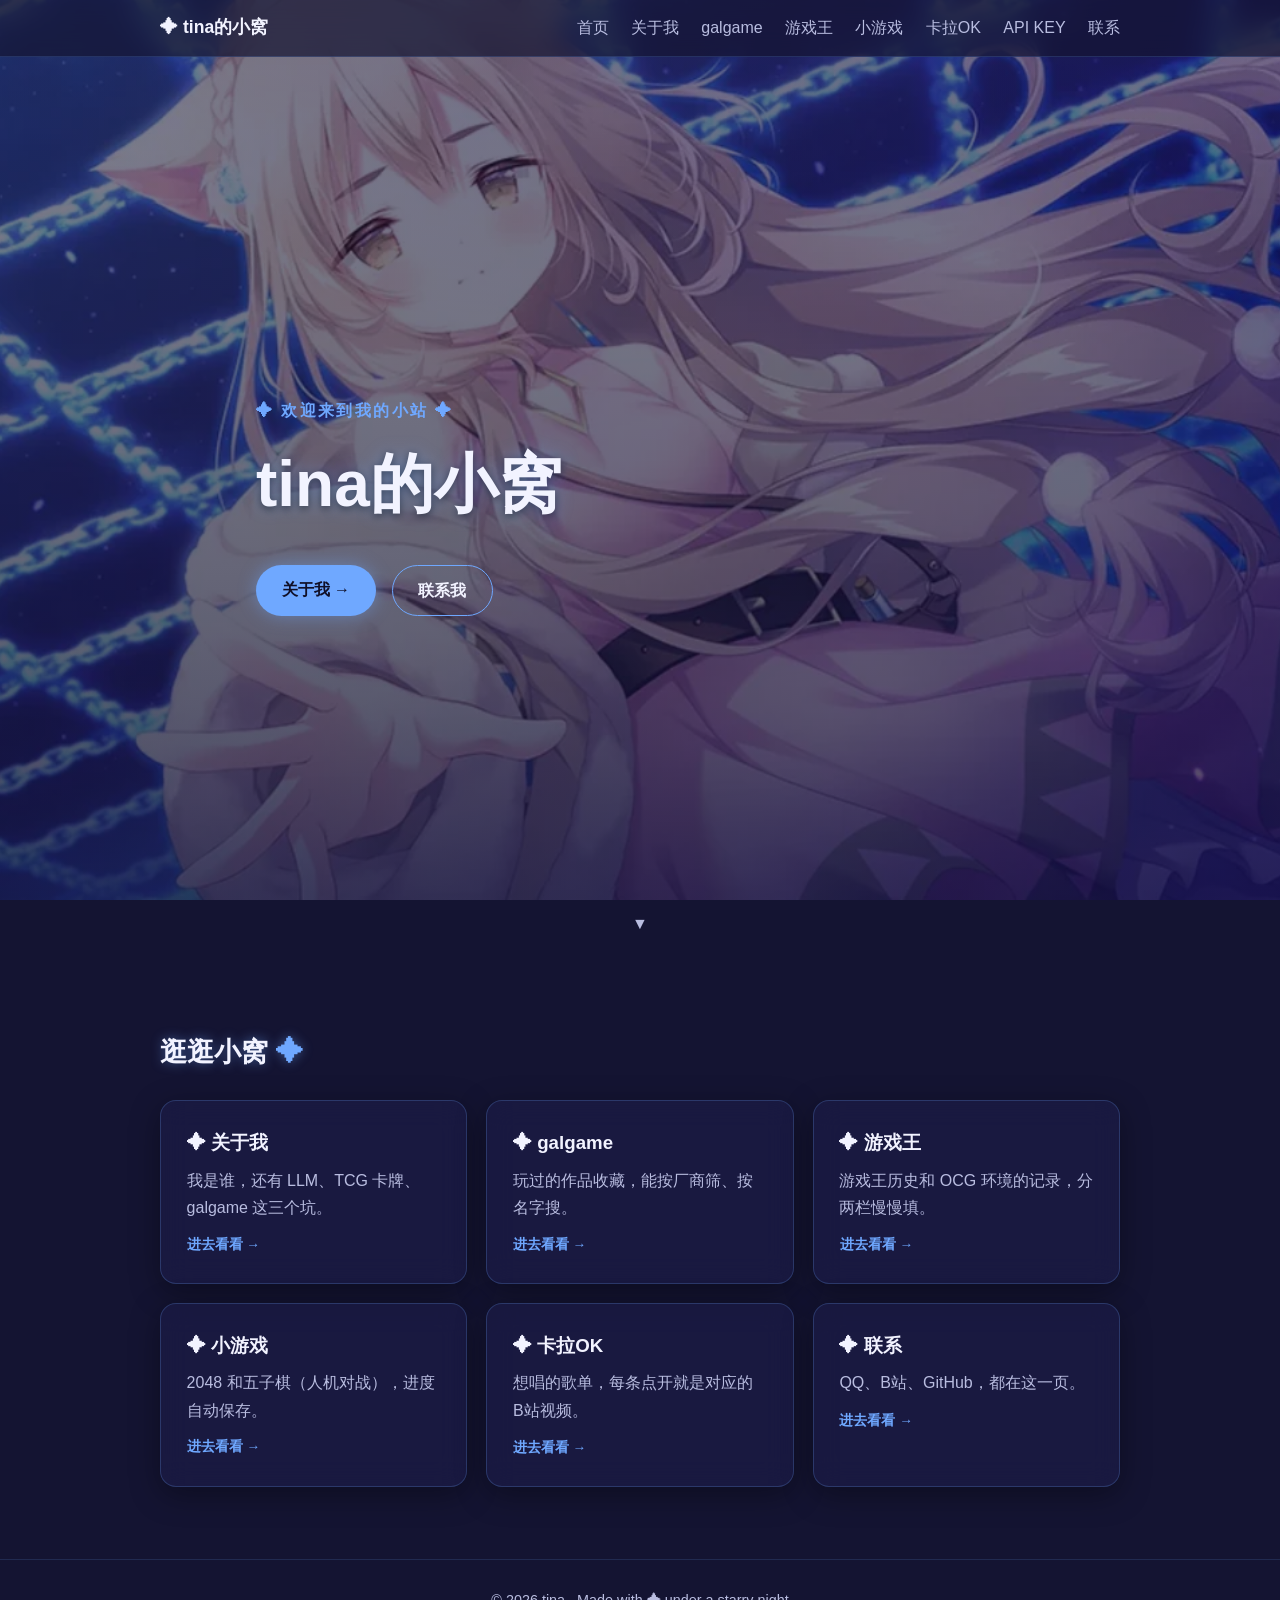
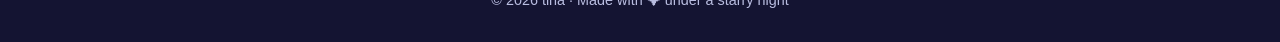
==== commit 1e361abe: "feat: 新增「游戏王」分区（第 8 页：页内两个子栏目「游戏王历史 / OCG 环境」） - 站点现在是 8 个分区页，这次新增 yugioh.html；「游戏王」排在 galgame 之后、小游" ====
--- a/index.html
+++ b/index.html
@@ -41,6 +41,7 @@
         <li><a href="index.html">首页</a></li>
         <li><a href="about.html">关于我</a></li>
         <li><a href="gal.html">galgame</a></li>
+        <li><a href="yugioh.html">游戏王</a></li>
         <li><a href="minigames.html">小游戏</a></li>
         <li><a href="karaoke.html">卡拉OK</a></li>
         <li><a href="apikey.html">API KEY</a></li>
@@ -58,6 +59,7 @@
       <li><a class="side-index-link is-active" href="index.html" aria-current="page">主页</a></li>
       <li><a class="side-index-link" href="about.html">关于我</a></li>
       <li><a class="side-index-link" href="gal.html">galgame</a></li>
+      <li><a class="side-index-link" href="yugioh.html">游戏王</a></li>
       <li><a class="side-index-link" href="minigames.html">小游戏</a></li>
       <li><a class="side-index-link" href="karaoke.html">卡拉OK</a></li>
       <li><a class="side-index-link" href="apikey.html">API KEY</a></li>
@@ -95,6 +97,11 @@
             <p>玩过的作品收藏，能按厂商筛、按名字搜。</p>
             <span class="card-more">进去看看 →</span>
           </a>
+          <a class="card card-link reveal" href="yugioh.html">
+            <h3>✦ 游戏王</h3>
+            <p>游戏王历史和 OCG 环境的记录，分两栏慢慢填。</p>
+            <span class="card-more">进去看看 →</span>
+          </a>
           <a class="card card-link reveal" href="minigames.html">
             <h3>✦ 小游戏</h3>
             <p>2048 和五子棋（人机对战），进度自动保存。</p>
--- a/style.css
+++ b/style.css
@@ -820,8 +820,8 @@
     max-height: 0; overflow: hidden;
     transition: max-height 0.3s ease;
   }
-  /* 7 个菜单项，每项约 52px，留够高度别把最后一项裁掉 */
-  .nav-links.open { max-height: 420px; }
+  /* 8 个菜单项，每项约 57px，留够高度别把最后一项裁掉（加「游戏王」时由 420 调到 520） */
+  .nav-links.open { max-height: 520px; }
   .nav-links li { padding: 0.9rem 1.5rem; border-top: 1px solid rgba(111, 168, 255, 0.12); }
 
   /* 移动端：整页固定背景层的星空图会被放大裁切，把取景挪到偏右（角色在图的右侧） */
@@ -833,4 +833,62 @@
   .gal-cover-init { font-size: 2rem; }
   .gal-title { font-size: 0.9rem; }
   .gal-stats { gap: 1.1rem; }
-}+}
+
+/* ================= 游戏王 ================= */
+/* 一个分区页里再分子栏目：上面一排标签（.ygo-tabs），下面一块面板（.ygo-panels）。
+   标签按钮复用 .chip 的样子，但选中态走 aria-selected（筛选按钮那套是 aria-pressed） */
+.ygo-tabs { display: flex; flex-wrap: wrap; gap: 0.45rem; margin-bottom: 1.6rem; }
+.ygo-tab { cursor: pointer; }
+.ygo-tab[aria-selected="true"] {
+  background: rgba(111, 168, 255, 0.22);
+  border-color: var(--accent);
+  color: var(--text);
+  box-shadow: 0 0 14px var(--accent-glow);
+}
+.ygo-tab:focus-visible { outline: 2px solid var(--accent); outline-offset: 2px; }
+
+/* 这句不能省：面板上有 tabindex，万一别的规则给了 display，hidden 会被盖掉 */
+.ygo-panel[hidden] { display: none; }
+.ygo-panel:focus { outline: none; }
+
+.ygo-lead { color: var(--text-dim); margin-bottom: 1.2rem; }
+
+/* 时间线：一条竖线 + 每条的圆点，年份在上、正文在下 */
+.ygo-timeline { list-style: none; position: relative; margin: 0; padding: 0 0 0 1.7rem; }
+.ygo-timeline::before {
+  content: ""; position: absolute; left: 4px; top: 0.55rem; bottom: 0.6rem; width: 1px;
+  background: linear-gradient(180deg, rgba(111, 168, 255, 0.55), rgba(111, 168, 255, 0.08));
+}
+.ygo-item { position: relative; padding-bottom: 1.6rem; }
+.ygo-item:last-child { padding-bottom: 0.2rem; }
+.ygo-item::before {
+  content: ""; position: absolute; left: -1.7rem; top: 0.5rem;
+  width: 9px; height: 9px; border-radius: 50%;
+  background: radial-gradient(circle at 35% 35%, #bcd4ff, var(--accent));
+  box-shadow: 0 0 10px var(--accent-glow);
+}
+.ygo-item-year {
+  font-size: 0.82rem; font-weight: 700; letter-spacing: 0.08em;
+  color: var(--accent); text-shadow: 0 0 10px var(--accent-glow);
+}
+.ygo-item-year.is-todo { color: var(--text-dim); font-weight: 500; text-shadow: none; }
+.ygo-item-title { font-size: 1rem; margin: 0.15rem 0 0.3rem; }
+.ygo-item-text { color: var(--text-dim); font-size: 0.9rem; }
+.ygo-item-tags { display: flex; flex-wrap: wrap; gap: 0.3rem; list-style: none; margin-top: 0.5rem; }
+
+/* 一栏还空着时的占位（不是假数据，就是明说「待填写」+ 一条模板） */
+.ygo-empty {
+  padding: 1.6rem 1.4rem; text-align: center;
+  border: 1px dashed rgba(111, 168, 255, 0.35);
+  border-radius: var(--radius);
+  background: rgba(111, 168, 255, 0.05);
+}
+.ygo-empty-title { font-weight: 700; color: var(--text); }
+.ygo-empty-hint { margin-top: 0.35rem; font-size: 0.86rem; color: var(--text-dim); }
+.ygo-empty-tpl {
+  margin-top: 0.8rem; font-size: 0.78rem; color: rgba(185, 189, 224, 0.75);
+  font-family: ui-monospace, Consolas, "Courier New", monospace;
+  word-break: break-all;
+}
+.ygo-empty-note { color: var(--text-dim); }
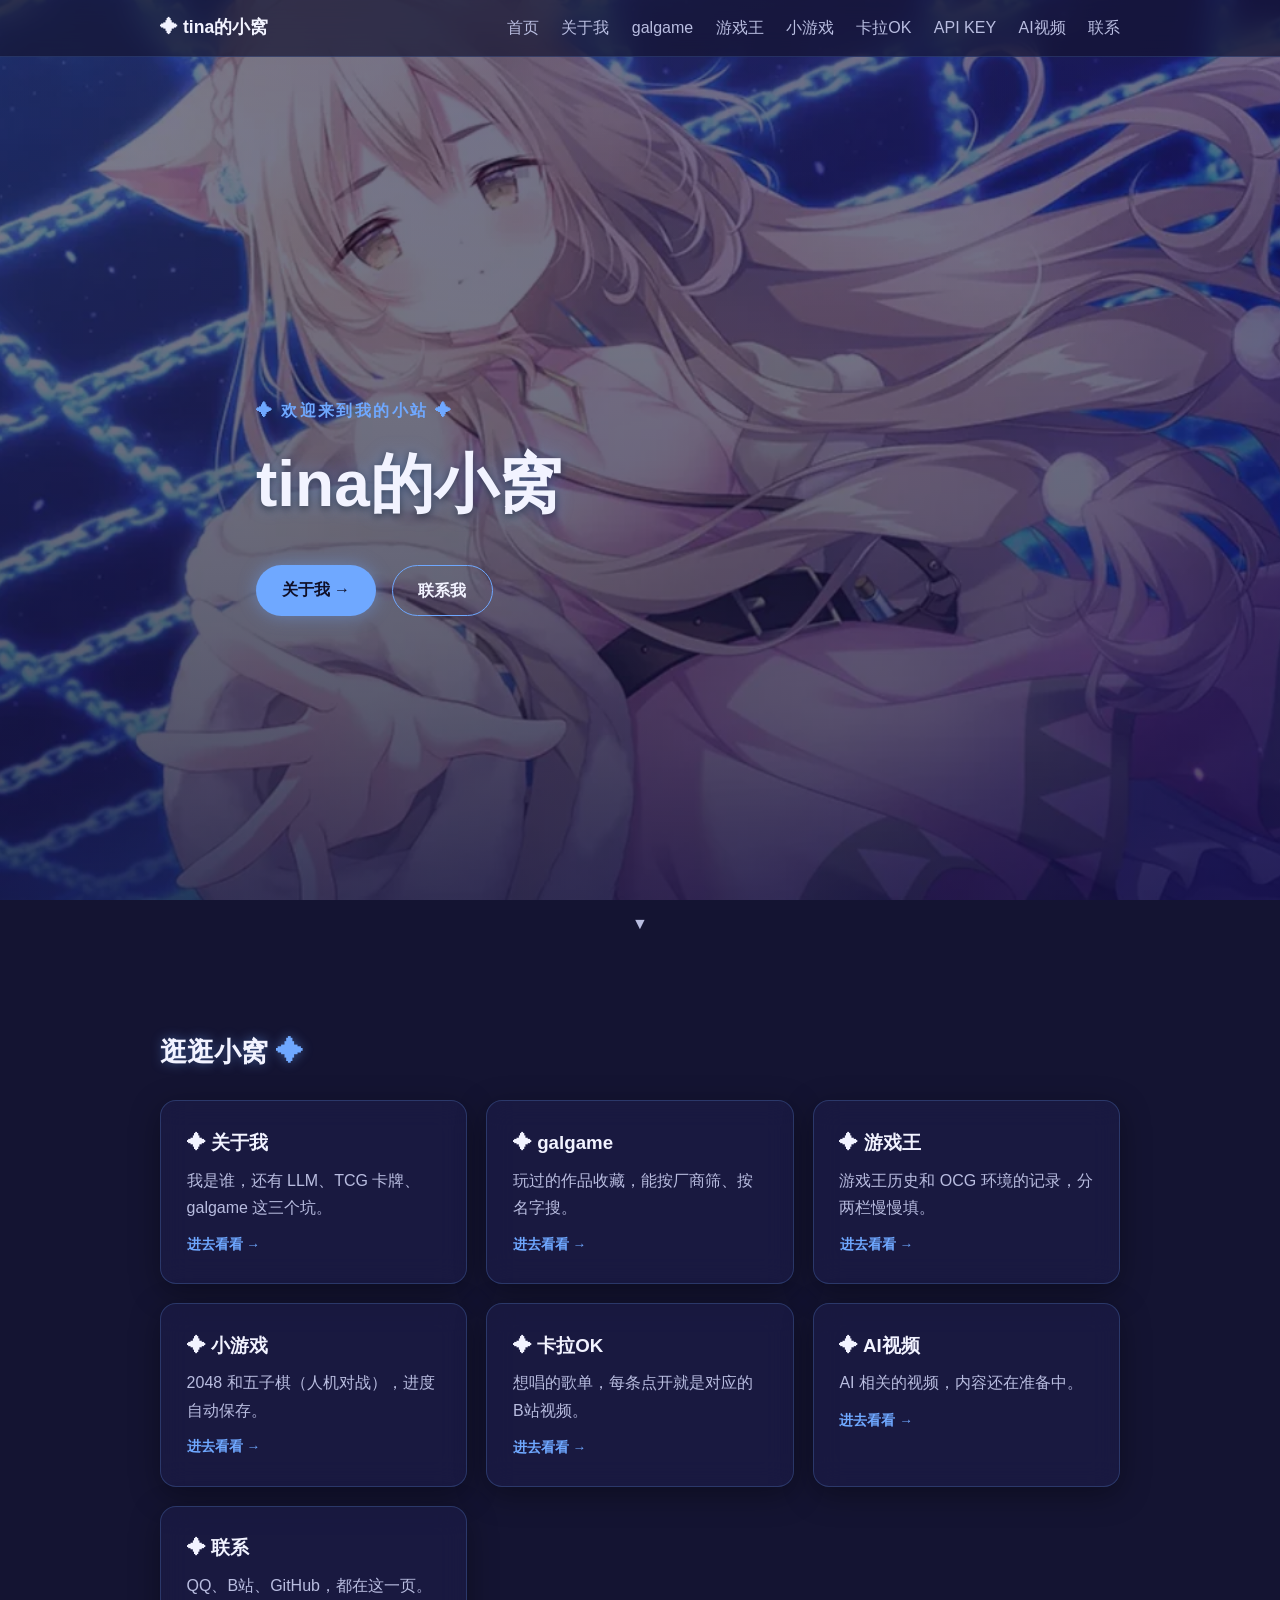
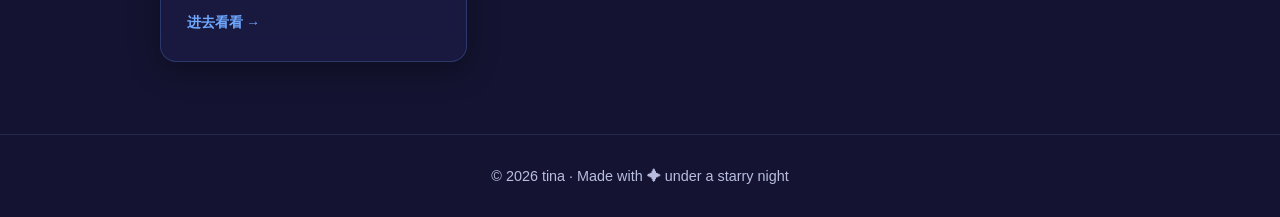
==== commit 2130a875: "feat: 新增「AI视频」分区（第 9 页，先只搭骨架） - 站点现在是 9 个分区页，这次新增 aivideo.html；「AI视频」排在最后一项（联系之前），   9 个页面 × 顶栏/侧栏 =" ====
--- a/index.html
+++ b/index.html
@@ -45,6 +45,7 @@
         <li><a href="minigames.html">小游戏</a></li>
         <li><a href="karaoke.html">卡拉OK</a></li>
         <li><a href="apikey.html">API KEY</a></li>
+        <li><a href="aivideo.html">AI视频</a></li>
         <li><a href="contact.html">联系</a></li>
       </ul>
     </nav>
@@ -63,6 +64,7 @@
       <li><a class="side-index-link" href="minigames.html">小游戏</a></li>
       <li><a class="side-index-link" href="karaoke.html">卡拉OK</a></li>
       <li><a class="side-index-link" href="apikey.html">API KEY</a></li>
+      <li><a class="side-index-link" href="aivideo.html">AI视频</a></li>
       <li><a class="side-index-link" href="contact.html">联系</a></li>
     </ul>
   </nav>
@@ -112,6 +114,11 @@
             <p>想唱的歌单，每条点开就是对应的 B站视频。</p>
             <span class="card-more">进去看看 →</span>
           </a>
+          <a class="card card-link reveal" href="aivideo.html">
+            <h3>✦ AI视频</h3>
+            <p>AI 相关的视频，内容还在准备中。</p>
+            <span class="card-more">进去看看 →</span>
+          </a>
           <a class="card card-link reveal" href="contact.html">
             <h3>✦ 联系</h3>
             <p>QQ、B站、GitHub，都在这一页。</p>
--- a/style.css
+++ b/style.css
@@ -820,8 +820,8 @@
     max-height: 0; overflow: hidden;
     transition: max-height 0.3s ease;
   }
-  /* 8 个菜单项，每项约 57px，留够高度别把最后一项裁掉（加「游戏王」时由 420 调到 520） */
-  .nav-links.open { max-height: 520px; }
+  /* 9 个菜单项，每项约 57px，留够高度别把最后一项裁掉（加「游戏王」时由 420 调到 520，加「AI视频」再调到 580） */
+  .nav-links.open { max-height: 580px; }
   .nav-links li { padding: 0.9rem 1.5rem; border-top: 1px solid rgba(111, 168, 255, 0.12); }
 
   /* 移动端：整页固定背景层的星空图会被放大裁切，把取景挪到偏右（角色在图的右侧） */
@@ -891,4 +891,16 @@
   font-family: ui-monospace, Consolas, "Courier New", monospace;
   word-break: break-all;
 }
-.ygo-empty-note { color: var(--text-dim); }+.ygo-empty-note { color: var(--text-dim); }
+
+/* ================= AI视频 ================= */
+/* 这一页先只搭骨架：内容还没定，所以页面上只放一块「待填写」占位（静态 HTML，没有数据文件）。
+   观感跟游戏王那页的 .ygo-empty 一致，但那边是 JS 生成的，类名带 ygo- 前缀，这边用通用名以免混用 */
+.todo-box {
+  padding: 1.6rem 1.4rem; text-align: center;
+  border: 1px dashed rgba(111, 168, 255, 0.35);
+  border-radius: var(--radius);
+  background: rgba(111, 168, 255, 0.05);
+}
+.todo-title { font-weight: 700; color: var(--text); }
+.todo-hint { margin-top: 0.35rem; font-size: 0.86rem; color: var(--text-dim); }
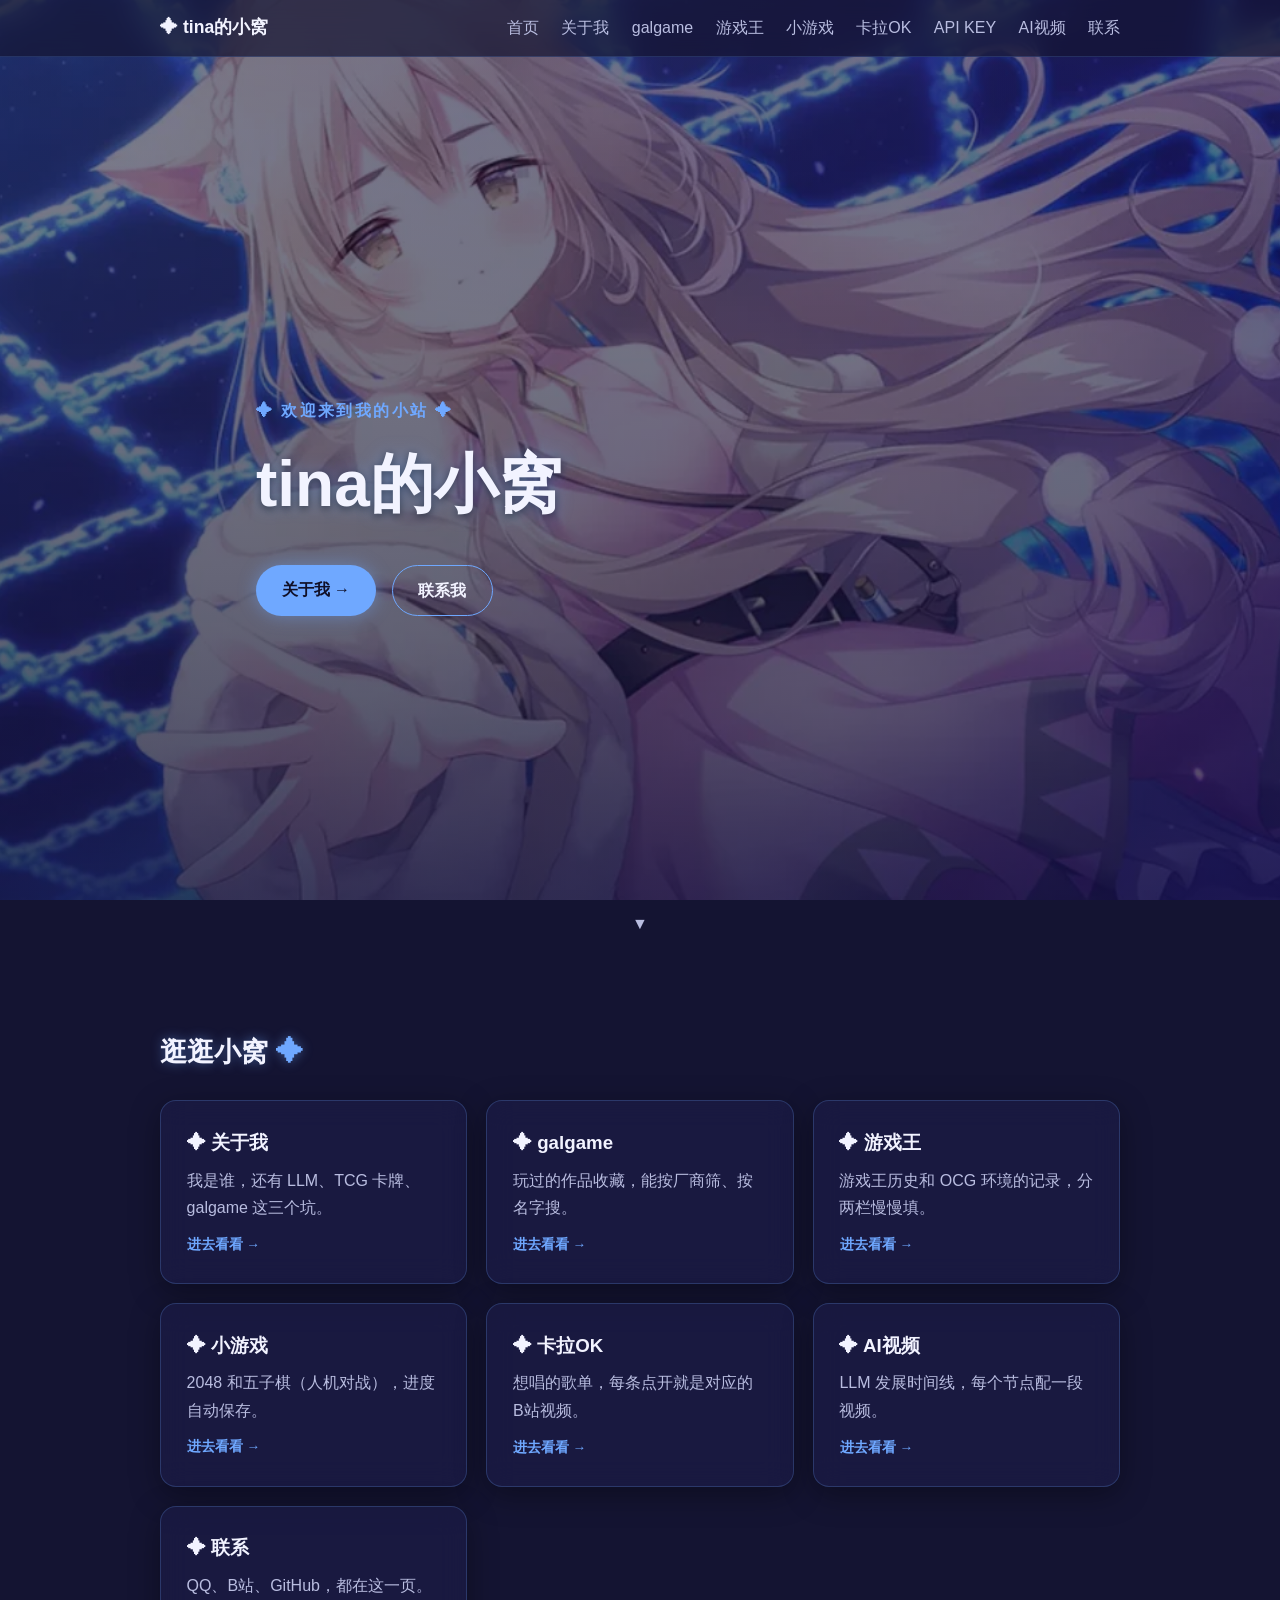
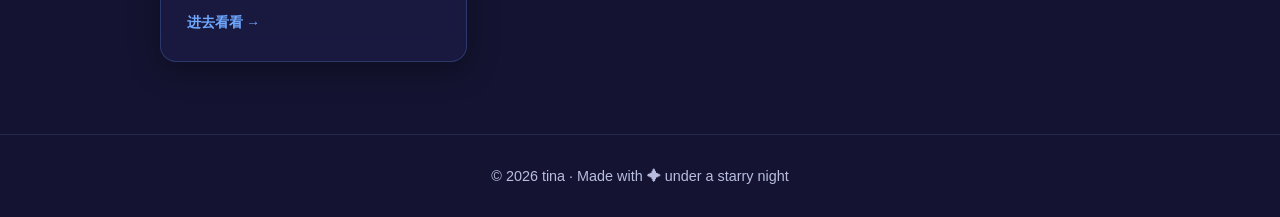
==== commit 16c479e2: "feat: AI视频页换成「LLM 发展时间线」（55 个节点，每个节点可挂视频） - 需求：tina「先列出一个完整的LLM发展的时间线，我再根据这个时间线放视频进去」 - 新增 aivideo.j" ====
--- a/index.html
+++ b/index.html
@@ -116,7 +116,7 @@
           </a>
           <a class="card card-link reveal" href="aivideo.html">
             <h3>✦ AI视频</h3>
-            <p>AI 相关的视频，内容还在准备中。</p>
+            <p>LLM 发展时间线，每个节点配一段视频。</p>
             <span class="card-more">进去看看 →</span>
           </a>
           <a class="card card-link reveal" href="contact.html">
--- a/style.css
+++ b/style.css
@@ -903,4 +903,52 @@
   background: rgba(111, 168, 255, 0.05);
 }
 .todo-title { font-weight: 700; color: var(--text); }
-.todo-hint { margin-top: 0.35rem; font-size: 0.86rem; color: var(--text-dim); }+.todo-hint { margin-top: 0.35rem; font-size: 0.86rem; color: var(--text-dim); }
+
+/* AI视频页的内容：一条 LLM 时间线（每个节点右侧可以挂视频）。观感跟游戏王那页的时间线一致 */
+.av-stats { display: flex; flex-wrap: wrap; gap: 1.6rem; margin-bottom: 1.2rem; }
+.av-stat { display: flex; align-items: baseline; gap: 0.4rem; color: var(--text-dim); font-size: 0.88rem; }
+.av-stat b { font-size: 1.3rem; color: var(--accent); text-shadow: 0 0 12px var(--accent-glow); }
+
+.av-chip-row { display: flex; flex-wrap: wrap; gap: 0.45rem; margin-bottom: 1.6rem; }
+
+.av-timeline { list-style: none; position: relative; margin: 0; padding: 0 0 0 1.7rem; }
+.av-timeline::before {
+  content: ""; position: absolute; left: 4px; top: 0.55rem; bottom: 0.6rem; width: 1px;
+  background: linear-gradient(180deg, rgba(111, 168, 255, 0.55), rgba(111, 168, 255, 0.08));
+}
+.av-item { position: relative; padding-bottom: 1.7rem; }
+.av-item:last-child { padding-bottom: 0.2rem; }
+.av-item::before {
+  content: ""; position: absolute; left: -1.7rem; top: 0.55rem;
+  width: 9px; height: 9px; border-radius: 50%;
+  background: radial-gradient(circle at 35% 35%, #bcd4ff, var(--accent));
+  box-shadow: 0 0 10px var(--accent-glow);
+}
+.av-item-head { display: flex; align-items: baseline; gap: 0.6rem; flex-wrap: wrap; }
+.av-item-date {
+  font-size: 0.8rem; font-weight: 700; letter-spacing: 0.06em;
+  color: var(--accent); text-shadow: 0 0 10px var(--accent-glow);
+  white-space: nowrap;
+}
+.av-item-date.is-todo { color: var(--text-dim); font-weight: 500; text-shadow: none; }
+.av-item-title { font-size: 1rem; }
+.av-item-text { margin-top: 0.3rem; color: var(--text-dim); font-size: 0.9rem; }
+
+.av-item-meta { display: flex; align-items: center; gap: 0.6rem; flex-wrap: wrap; margin-top: 0.5rem; }
+.av-item-tags { display: flex; flex-wrap: wrap; gap: 0.3rem; }
+.av-tag {
+  font-size: 0.7rem; line-height: 1.6;
+  padding: 0.1rem 0.55rem; border-radius: 999px;
+  background: rgba(111, 168, 255, 0.12);
+  border: 1px solid rgba(111, 168, 255, 0.28);
+  color: var(--accent);
+}
+.av-src { font-size: 0.78rem; color: var(--text-dim); }
+.av-src:hover { color: var(--accent); }
+/* 视频：填了 url 是链接，没填是灰字 */
+.av-go { margin-left: auto; font-size: 0.82rem; font-weight: 600; }
+.av-go.is-todo { color: rgba(185, 189, 224, 0.65); font-weight: 400; }
+
+.av-empty { padding: 2.2rem 0; text-align: center; color: var(--text-dim); }
+.av-empty button { margin-top: 0.8rem; }
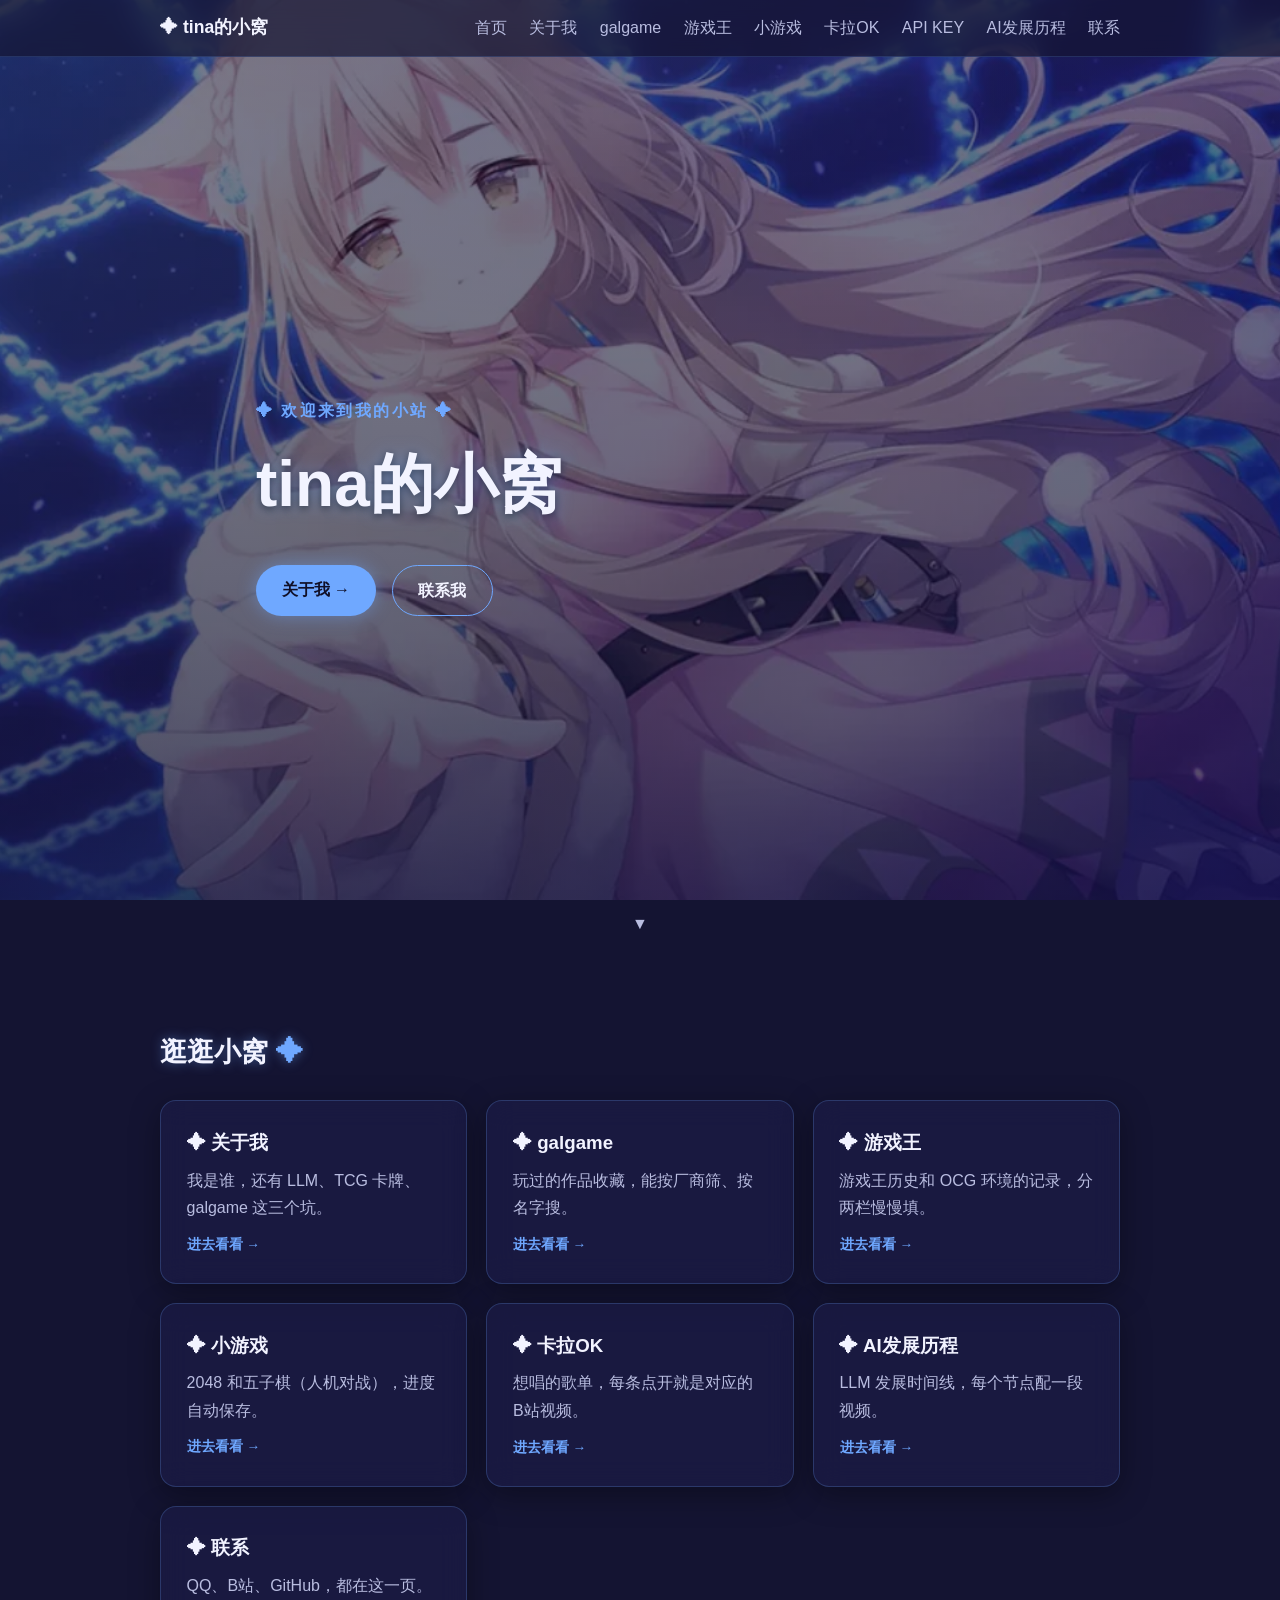
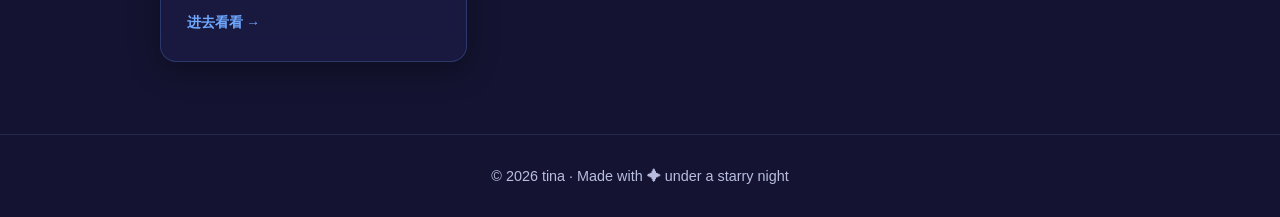
==== commit c2c99e92: "refactor: 「AI视频」分区改名为「AI发展历程」（含地址 /aihistory） - 显示名全换：导航（顶栏 + 侧栏，9 个页面共 18 处）、页面 title、区块标题、首页概览卡片、 " ====
--- a/index.html
+++ b/index.html
@@ -45,7 +45,7 @@
         <li><a href="minigames.html">小游戏</a></li>
         <li><a href="karaoke.html">卡拉OK</a></li>
         <li><a href="apikey.html">API KEY</a></li>
-        <li><a href="aivideo.html">AI视频</a></li>
+        <li><a href="aihistory.html">AI发展历程</a></li>
         <li><a href="contact.html">联系</a></li>
       </ul>
     </nav>
@@ -64,7 +64,7 @@
       <li><a class="side-index-link" href="minigames.html">小游戏</a></li>
       <li><a class="side-index-link" href="karaoke.html">卡拉OK</a></li>
       <li><a class="side-index-link" href="apikey.html">API KEY</a></li>
-      <li><a class="side-index-link" href="aivideo.html">AI视频</a></li>
+      <li><a class="side-index-link" href="aihistory.html">AI发展历程</a></li>
       <li><a class="side-index-link" href="contact.html">联系</a></li>
     </ul>
   </nav>
@@ -114,8 +114,8 @@
             <p>想唱的歌单，每条点开就是对应的 B站视频。</p>
             <span class="card-more">进去看看 →</span>
           </a>
-          <a class="card card-link reveal" href="aivideo.html">
-            <h3>✦ AI视频</h3>
+          <a class="card card-link reveal" href="aihistory.html">
+            <h3>✦ AI发展历程</h3>
             <p>LLM 发展时间线，每个节点配一段视频。</p>
             <span class="card-more">进去看看 →</span>
           </a>
--- a/style.css
+++ b/style.css
@@ -820,7 +820,7 @@
     max-height: 0; overflow: hidden;
     transition: max-height 0.3s ease;
   }
-  /* 9 个菜单项，每项约 57px，留够高度别把最后一项裁掉（加「游戏王」时由 420 调到 520，加「AI视频」再调到 580） */
+  /* 9 个菜单项，每项约 57px，留够高度别把最后一项裁掉（加「游戏王」时由 420 调到 520，加「AI发展历程」再调到 580） */
   .nav-links.open { max-height: 580px; }
   .nav-links li { padding: 0.9rem 1.5rem; border-top: 1px solid rgba(111, 168, 255, 0.12); }
 
@@ -893,7 +893,7 @@
 }
 .ygo-empty-note { color: var(--text-dim); }
 
-/* ================= AI视频 ================= */
+/* ================= AI发展历程 ================= */
 /* 这一页先只搭骨架：内容还没定，所以页面上只放一块「待填写」占位（静态 HTML，没有数据文件）。
    观感跟游戏王那页的 .ygo-empty 一致，但那边是 JS 生成的，类名带 ygo- 前缀，这边用通用名以免混用 */
 .todo-box {
@@ -905,50 +905,50 @@
 .todo-title { font-weight: 700; color: var(--text); }
 .todo-hint { margin-top: 0.35rem; font-size: 0.86rem; color: var(--text-dim); }
 
-/* AI视频页的内容：一条 LLM 时间线（每个节点右侧可以挂视频）。观感跟游戏王那页的时间线一致 */
-.av-stats { display: flex; flex-wrap: wrap; gap: 1.6rem; margin-bottom: 1.2rem; }
-.av-stat { display: flex; align-items: baseline; gap: 0.4rem; color: var(--text-dim); font-size: 0.88rem; }
-.av-stat b { font-size: 1.3rem; color: var(--accent); text-shadow: 0 0 12px var(--accent-glow); }
-
-.av-chip-row { display: flex; flex-wrap: wrap; gap: 0.45rem; margin-bottom: 1.6rem; }
-
-.av-timeline { list-style: none; position: relative; margin: 0; padding: 0 0 0 1.7rem; }
-.av-timeline::before {
+/* AI发展历程页的内容：一条 LLM 时间线（每个节点右侧可以挂视频）。观感跟游戏王那页的时间线一致 */
+.ai-stats { display: flex; flex-wrap: wrap; gap: 1.6rem; margin-bottom: 1.2rem; }
+.ai-stat { display: flex; align-items: baseline; gap: 0.4rem; color: var(--text-dim); font-size: 0.88rem; }
+.ai-stat b { font-size: 1.3rem; color: var(--accent); text-shadow: 0 0 12px var(--accent-glow); }
+
+.ai-chip-row { display: flex; flex-wrap: wrap; gap: 0.45rem; margin-bottom: 1.6rem; }
+
+.ai-timeline { list-style: none; position: relative; margin: 0; padding: 0 0 0 1.7rem; }
+.ai-timeline::before {
   content: ""; position: absolute; left: 4px; top: 0.55rem; bottom: 0.6rem; width: 1px;
   background: linear-gradient(180deg, rgba(111, 168, 255, 0.55), rgba(111, 168, 255, 0.08));
 }
-.av-item { position: relative; padding-bottom: 1.7rem; }
-.av-item:last-child { padding-bottom: 0.2rem; }
-.av-item::before {
+.ai-item { position: relative; padding-bottom: 1.7rem; }
+.ai-item:last-child { padding-bottom: 0.2rem; }
+.ai-item::before {
   content: ""; position: absolute; left: -1.7rem; top: 0.55rem;
   width: 9px; height: 9px; border-radius: 50%;
   background: radial-gradient(circle at 35% 35%, #bcd4ff, var(--accent));
   box-shadow: 0 0 10px var(--accent-glow);
 }
-.av-item-head { display: flex; align-items: baseline; gap: 0.6rem; flex-wrap: wrap; }
-.av-item-date {
+.ai-item-head { display: flex; align-items: baseline; gap: 0.6rem; flex-wrap: wrap; }
+.ai-item-date {
   font-size: 0.8rem; font-weight: 700; letter-spacing: 0.06em;
   color: var(--accent); text-shadow: 0 0 10px var(--accent-glow);
   white-space: nowrap;
 }
-.av-item-date.is-todo { color: var(--text-dim); font-weight: 500; text-shadow: none; }
-.av-item-title { font-size: 1rem; }
-.av-item-text { margin-top: 0.3rem; color: var(--text-dim); font-size: 0.9rem; }
-
-.av-item-meta { display: flex; align-items: center; gap: 0.6rem; flex-wrap: wrap; margin-top: 0.5rem; }
-.av-item-tags { display: flex; flex-wrap: wrap; gap: 0.3rem; }
-.av-tag {
+.ai-item-date.is-todo { color: var(--text-dim); font-weight: 500; text-shadow: none; }
+.ai-item-title { font-size: 1rem; }
+.ai-item-text { margin-top: 0.3rem; color: var(--text-dim); font-size: 0.9rem; }
+
+.ai-item-meta { display: flex; align-items: center; gap: 0.6rem; flex-wrap: wrap; margin-top: 0.5rem; }
+.ai-item-tags { display: flex; flex-wrap: wrap; gap: 0.3rem; }
+.ai-tag {
   font-size: 0.7rem; line-height: 1.6;
   padding: 0.1rem 0.55rem; border-radius: 999px;
   background: rgba(111, 168, 255, 0.12);
   border: 1px solid rgba(111, 168, 255, 0.28);
   color: var(--accent);
 }
-.av-src { font-size: 0.78rem; color: var(--text-dim); }
-.av-src:hover { color: var(--accent); }
+.ai-src { font-size: 0.78rem; color: var(--text-dim); }
+.ai-src:hover { color: var(--accent); }
 /* 视频：填了 url 是链接，没填是灰字 */
-.av-go { margin-left: auto; font-size: 0.82rem; font-weight: 600; }
-.av-go.is-todo { color: rgba(185, 189, 224, 0.65); font-weight: 400; }
-
-.av-empty { padding: 2.2rem 0; text-align: center; color: var(--text-dim); }
-.av-empty button { margin-top: 0.8rem; }+.ai-go { margin-left: auto; font-size: 0.82rem; font-weight: 600; }
+.ai-go.is-todo { color: rgba(185, 189, 224, 0.65); font-weight: 400; }
+
+.ai-empty { padding: 2.2rem 0; text-align: center; color: var(--text-dim); }
+.ai-empty button { margin-top: 0.8rem; }
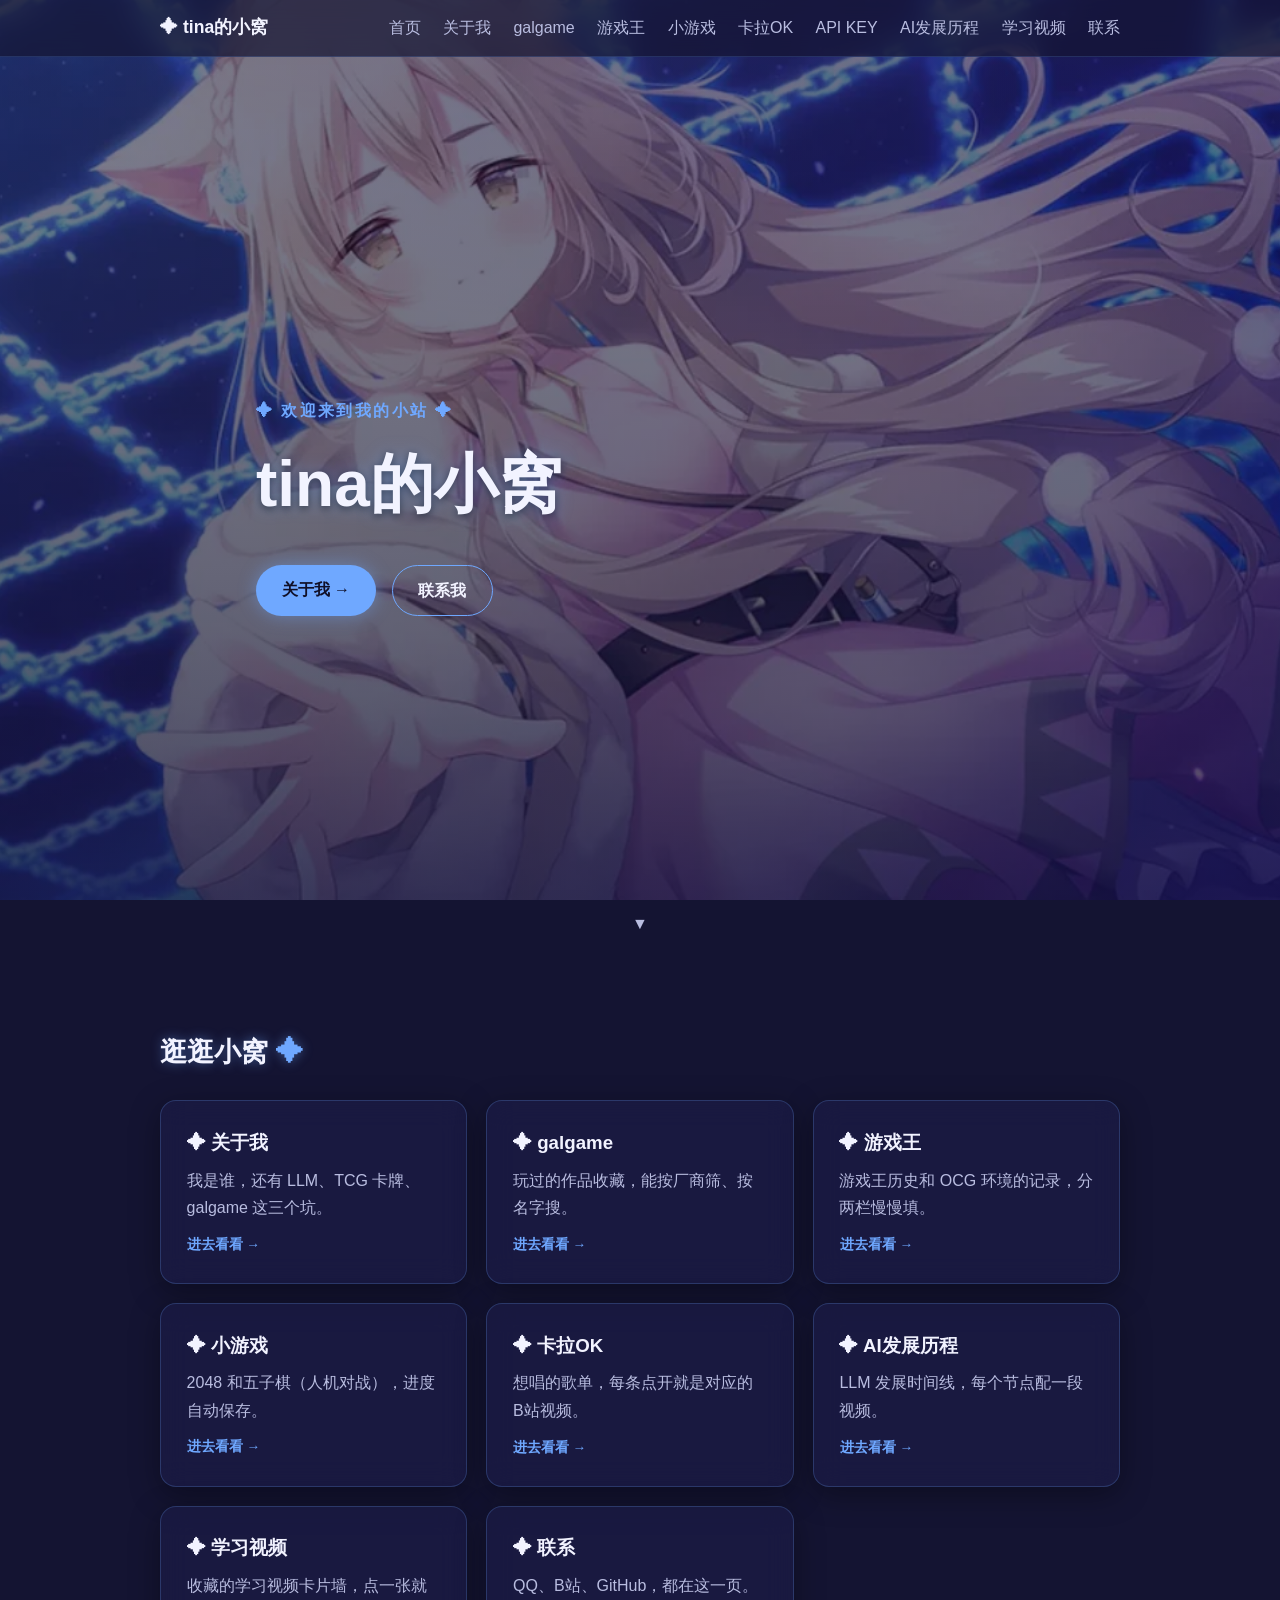
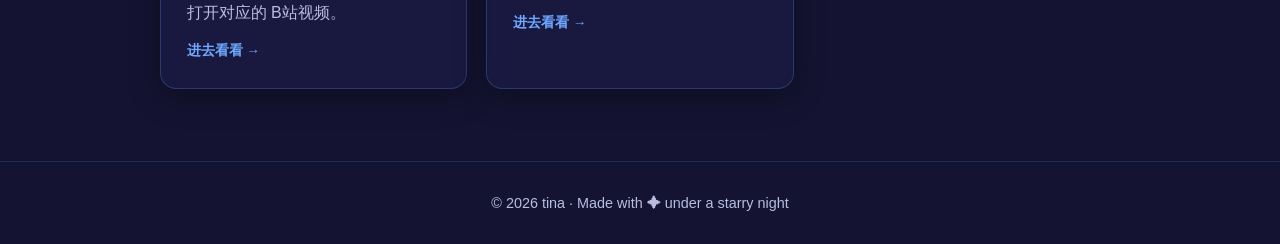
==== commit f1ac6456: "feat: 新增「学习视频」分区（第 10 页：卡片墙，整张卡点开 B站） - learning.html（第 10 个页面）+ learning.js（数据）+ learning-render.js" ====
--- a/index.html
+++ b/index.html
@@ -46,6 +46,7 @@
         <li><a href="karaoke.html">卡拉OK</a></li>
         <li><a href="apikey.html">API KEY</a></li>
         <li><a href="aihistory.html">AI发展历程</a></li>
+        <li><a href="learning.html">学习视频</a></li>
         <li><a href="contact.html">联系</a></li>
       </ul>
     </nav>
@@ -65,6 +66,7 @@
       <li><a class="side-index-link" href="karaoke.html">卡拉OK</a></li>
       <li><a class="side-index-link" href="apikey.html">API KEY</a></li>
       <li><a class="side-index-link" href="aihistory.html">AI发展历程</a></li>
+      <li><a class="side-index-link" href="learning.html">学习视频</a></li>
       <li><a class="side-index-link" href="contact.html">联系</a></li>
     </ul>
   </nav>
@@ -119,6 +121,11 @@
             <p>LLM 发展时间线，每个节点配一段视频。</p>
             <span class="card-more">进去看看 →</span>
           </a>
+          <a class="card card-link reveal" href="learning.html">
+            <h3>✦ 学习视频</h3>
+            <p>收藏的学习视频卡片墙，点一张就打开对应的 B站视频。</p>
+            <span class="card-more">进去看看 →</span>
+          </a>
           <a class="card card-link reveal" href="contact.html">
             <h3>✦ 联系</h3>
             <p>QQ、B站、GitHub，都在这一页。</p>
--- a/style.css
+++ b/style.css
@@ -123,7 +123,15 @@
 .btn-glow { background: var(--accent); color: #101028; box-shadow: 0 0 18px var(--accent-glow); }
 .btn-glow:hover { transform: translateY(-2px); box-shadow: 0 0 28px var(--accent-glow); text-shadow: none; }
 .btn-ghost { border: 1.5px solid var(--accent); color: var(--text); }
-.btn-ghost:hover { background: rgba(111, 168, 255, 0.12); transform: translateY(-2px); }
+.btn-ghost:hover { background: rgba(111, 168, 255, 0.22); transform: translateY(-2px); }
+
+/* ⚠️ 真按钮必须显式给底色：<button> 不写 background 就会用浏览器默认的浅灰（#f0f0f0），
+   配上这里近乎白色的文字 = 白底白字（实测对比度 1.03，等于看不见 —— 三个小游戏的按钮
+   就这么白了好久）。<a> 默认背景透明，所以首页那个 ghost 链接一直看着正常，
+   这里用 button 选择器只修真按钮，首页那枚不动。
+   底色用深色玻璃而不是纯透明：按钮底下是背景照片、有几处挺亮，压深一层之后
+   白字对比度 ≈8~14、灰字（方向键上的「转 / 落」）≈4.9~8.4，全部过 WCAG AA 的 4.5 */
+button.btn-ghost { background: rgba(16, 16, 44, 0.5); }
 
 .hero-scroll-hint {
   position: absolute; bottom: 1.2rem; left: 50%; transform: translateX(-50%);
@@ -518,6 +526,11 @@
 .g2048-score span { display: block; font-size: 0.7rem; color: var(--text-dim); letter-spacing: 0.08em; }
 .g2048-score b { font-size: 1.15rem; color: var(--accent); text-shadow: 0 0 12px var(--accent-glow); }
 .g2048-restart { padding: 0.5rem 1.1rem; font-size: 0.88rem; }
+/* 走错了可以退回上一步；没有可退的步子时按钮变灰（跟五子棋那个悔棋一个观感） */
+.g2048-actions { display: flex; gap: 0.5rem; flex-wrap: wrap; }
+.g2048-undo { padding: 0.5rem 1.1rem; font-size: 0.88rem; }
+.g2048-undo:disabled { opacity: 0.45; cursor: not-allowed; }
+.g2048-undo:disabled:hover { background: rgba(16, 16, 44, 0.5); transform: none; }
 
 /* 棋盘：格子大小由 game2048.js 量出宽度后写进 --g-cell / --g-gap */
 .g2048-board {
@@ -648,9 +661,10 @@
 }
 
 /* ================= 小游戏 · 五子棋 ================= */
-/* 第二个小游戏，跟 2048 待在同一个区块里，用一条虚线分隔 */
+/* 第二个小游戏，跟 2048 待在同一个区块里，用一条虚线分隔。
+   宽度跟下面的俄罗斯方块取齐（620px）：19 路盘铺满时每格才够大，手机上会退化成铺满整列 */
 .gg {
-  max-width: 460px;
+  max-width: 620px;
   margin: 2.8rem auto 0;
   padding-top: 2.2rem;
   border-top: 1px dashed rgba(111, 168, 255, 0.22);
@@ -679,7 +693,7 @@
 .gg-actions { display: flex; gap: 0.5rem; flex-wrap: wrap; }
 .gg-btn { padding: 0.5rem 1rem; font-size: 0.88rem; }
 .gg-btn:disabled { opacity: 0.45; cursor: not-allowed; }
-.gg-btn:disabled:hover { background: none; transform: none; }
+.gg-btn:disabled:hover { background: rgba(16, 16, 44, 0.5); transform: none; }
 
 .gg-levels { display: flex; align-items: center; gap: 0.45rem; flex-wrap: wrap; margin-bottom: 0.9rem; }
 .gg-levels-label { font-size: 0.85rem; color: var(--text-dim); margin-right: 0.15rem; }
@@ -740,6 +754,114 @@
 
 @media (prefers-reduced-motion: reduce) {
   .gg-overlay { animation: none; }
+}
+
+/* ================= 小游戏 · 俄罗斯方块 ================= */
+/* 第三个游戏。跟五子棋那个块一样用一条虚线跟上面隔开 */
+.tet {
+  max-width: 620px;
+  margin: 2.8rem auto 0;
+  padding-top: 2.2rem;
+  border-top: 1px dashed rgba(111, 168, 255, 0.22);
+}
+
+.tet-name {
+  margin-bottom: 1rem; text-align: center;
+  font-size: 1.05rem; font-weight: 700; color: var(--text);
+}
+.tet-name::before { content: "✦ "; color: var(--accent); }
+
+.tet-head {
+  display: flex; align-items: center; justify-content: space-between;
+  gap: 1rem; flex-wrap: wrap; margin-bottom: 0.9rem;
+}
+.tet-scores { display: flex; gap: 0.4rem; flex-wrap: wrap; }
+.tet-score {
+  min-width: 66px; padding: 0.35rem 0.6rem; text-align: center;
+  background: rgba(111, 168, 255, 0.1);
+  border: 1px solid rgba(111, 168, 255, 0.25);
+  border-radius: 10px;
+}
+.tet-score span { display: block; font-size: 0.68rem; color: var(--text-dim); letter-spacing: 0.05em; }
+.tet-score b { font-size: 1.05rem; color: var(--accent); text-shadow: 0 0 12px var(--accent-glow); }
+.tet-actions { display: flex; gap: 0.5rem; flex-wrap: wrap; }
+.tet-btn { padding: 0.5rem 1.1rem; font-size: 0.88rem; }
+
+.tet-levels { display: flex; align-items: center; gap: 0.45rem; flex-wrap: wrap; margin-bottom: 0.9rem; }
+.tet-levels-label { font-size: 0.85rem; color: var(--text-dim); margin-right: 0.15rem; }
+
+/* 棋盘 + 右边一栏（下一个方块、按键）：窄屏时右边这栏会掉到棋盘下面 */
+.tet-stage { display: flex; gap: 0.9rem; align-items: flex-start; }
+.tet-board {
+  position: relative;
+  flex: 0 1 auto;
+  width: min(300px, 52vw);
+  aspect-ratio: 1 / 2;   /* 10 列 20 行 */
+  border: 1px solid rgba(111, 168, 255, 0.25);
+  border-radius: 12px;
+  overflow: hidden;
+  box-shadow: var(--shadow);
+  touch-action: manipulation;
+  user-select: none;
+  -webkit-user-select: none;
+  -webkit-tap-highlight-color: transparent;
+}
+.tet-canvas { display: block; position: absolute; inset: 0; width: 100%; height: 100%; }
+.tet-canvas:focus { outline: none; }
+.tet-canvas:focus-visible { outline: 2px solid var(--accent); outline-offset: -3px; }
+
+.tet-side { flex: 1 1 160px; display: flex; flex-direction: column; gap: 0.7rem; min-width: 0; }
+.tet-next {
+  display: flex; align-items: center; gap: 0.6rem;
+  padding: 0.5rem 0.7rem;
+  background: rgba(111, 168, 255, 0.08);
+  border: 1px solid rgba(111, 168, 255, 0.22);
+  border-radius: 12px;
+}
+.tet-next-label { font-size: 0.78rem; color: var(--text-dim); white-space: nowrap; }
+.tet-next-canvas { width: 72px; height: 72px; display: block; flex-shrink: 0; }
+
+/* 上下左右按键：一行四个，够大好点（手机上也点得到） */
+.tet-pad { display: grid; grid-template-columns: repeat(4, 1fr); gap: 0.45rem; }
+.tet-pad-btn {
+  min-height: 46px; padding: 0.3rem 0.2rem;
+  display: flex; flex-direction: column; align-items: center; justify-content: center;
+  font-size: 1.15rem; line-height: 1.1;
+  touch-action: manipulation;
+}
+.tet-pad-sub { font-size: 0.62rem; color: var(--text-dim); line-height: 1.2; }
+
+.tet-overlay {
+  position: absolute; inset: 0; z-index: 5;
+  display: flex; flex-direction: column; align-items: center; justify-content: center;
+  gap: 0.9rem; padding: 1rem; text-align: center;
+  background: rgba(16, 16, 44, 0.86);
+  backdrop-filter: blur(6px);
+  animation: g2048-fade 0.2s ease-out;
+}
+/* 这句不能省：上面的 display:flex 会盖掉 hidden 自带的 display:none */
+.tet-overlay[hidden] { display: none; }
+.tet-overlay-text { color: var(--text); font-weight: 600; font-size: 0.92rem; }
+.tet-overlay-actions { display: flex; gap: 0.5rem; flex-wrap: wrap; justify-content: center; }
+
+.tet-status {
+  display: flex; align-items: center; justify-content: center; gap: 0.5rem;
+  margin-top: 0.9rem; font-size: 0.86rem; color: var(--text);
+}
+.tet-status.is-paused { color: #ffd479; }
+.tet-hint { margin-top: 0.5rem; font-size: 0.8rem; color: var(--text-dim); text-align: center; }
+
+/* 窄屏：棋子栏挪到棋盘下面，按键铺满整个宽度 */
+@media (max-width: 640px) {
+  .tet-stage { flex-direction: column; align-items: stretch; }
+  .tet-board { width: 100%; max-width: none; }
+  .tet-side { flex-direction: row; align-items: center; flex-wrap: wrap; }
+  .tet-next { flex: 0 0 auto; }
+  .tet-pad { flex: 1 1 100%; }
+}
+
+@media (prefers-reduced-motion: reduce) {
+  .tet-overlay { animation: none; }
 }
 
 /* ================= 左侧索引 ================= */
@@ -821,7 +943,8 @@
     transition: max-height 0.3s ease;
   }
   /* 9 个菜单项，每项约 57px，留够高度别把最后一项裁掉（加「游戏王」时由 420 调到 520，加「AI发展历程」再调到 580） */
-  .nav-links.open { max-height: 580px; }
+  /* 10 项导航（2026-10-04 加了「学习视频」）需要 ~640px，9 项时是 580px */
+  .nav-links.open { max-height: 640px; }
   .nav-links li { padding: 0.9rem 1.5rem; border-top: 1px solid rgba(111, 168, 255, 0.12); }
 
   /* 移动端：整页固定背景层的星空图会被放大裁切，把取景挪到偏右（角色在图的右侧） */
@@ -946,9 +1069,88 @@
 }
 .ai-src { font-size: 0.78rem; color: var(--text-dim); }
 .ai-src:hover { color: var(--accent); }
-/* 视频：填了 url 是链接，没填是灰字 */
+/* 视频：只有填了 url 才会渲染出这个链接（没填就不显示东西），
+   原来还有一条 .ai-go.is-todo 灰字占位样式，2026-09-29 按 tina 要求连同占位一起删了 */
 .ai-go { margin-left: auto; font-size: 0.82rem; font-weight: 600; }
-.ai-go.is-todo { color: rgba(185, 189, 224, 0.65); font-weight: 400; }
 
 .ai-empty { padding: 2.2rem 0; text-align: center; color: var(--text-dim); }
-.ai-empty button { margin-top: 0.8rem; }+.ai-empty button { margin-top: 0.8rem; }
+
+/* ================= 学习视频 ================= */
+/* 卡片墙：数据在 learning.js，渲染在 learning-render.js 的 initLearningWall()。
+   整张卡就是一个 B站 链接（没填 url 的卡不可点，右下角写「待填链接」）；
+   封面用 16:9（视频缩略图的比例，别照 galgame 的 3:4 裁）。 */
+.lv-stats { display: flex; flex-wrap: wrap; gap: 1.6rem; margin-bottom: 1.3rem; }
+.lv-stat { display: flex; align-items: baseline; gap: 0.4rem; color: var(--text-dim); font-size: 0.88rem; }
+.lv-stat b {
+  font-size: 1.3rem; color: var(--accent);
+  text-shadow: 0 0 12px var(--accent-glow);
+}
+
+.lv-grid { display: grid; grid-template-columns: repeat(auto-fill, minmax(250px, 1fr)); gap: 1.1rem; }
+
+.lv-card {
+  display: flex; flex-direction: column; overflow: hidden;
+  background: var(--card-bg);
+  backdrop-filter: blur(14px);
+  border: 1px solid rgba(111, 168, 255, 0.22);
+  border-radius: var(--radius);
+  box-shadow: var(--shadow);
+  color: var(--text);
+  transition: transform 0.25s, box-shadow 0.25s, border-color 0.25s;
+  animation: gal-in 0.35s ease both;
+}
+a.lv-card:hover {
+  transform: translateY(-4px);
+  border-color: rgba(111, 168, 255, 0.5);
+  box-shadow: 0 10px 36px rgba(0, 0, 0, 0.45), 0 0 20px var(--accent-glow);
+  text-shadow: none; /* 压掉 a:hover 的整行发光，卡片里文字多 */
+}
+a.lv-card:focus-visible { outline: 2px solid var(--accent); outline-offset: 2px; }
+/* 没填 url 的卡：不可点，稍微压暗一点 */
+.lv-card.is-todo { opacity: 0.82; }
+
+/* 封面：填了 cover 用图，没填走渐变色块 + 标题首字 */
+.lv-cover {
+  position: relative; aspect-ratio: 16 / 9;
+  display: flex; align-items: center; justify-content: center; overflow: hidden;
+}
+.lv-cover img { width: 100%; height: 100%; object-fit: cover; display: block; }
+.lv-cover-init {
+  font-size: 2.2rem; font-weight: 700; letter-spacing: 0.04em;
+  color: rgba(255, 255, 255, 0.92);
+  text-shadow: 0 2px 14px rgba(0, 0, 0, 0.55);
+}
+/* 封面右上角的「示例」角标 */
+.lv-sample {
+  position: absolute; top: 0.5rem; right: 0.5rem;
+  padding: 0.12rem 0.6rem; border-radius: 999px;
+  font-size: 0.72rem; font-weight: 500; line-height: 1.7;
+  backdrop-filter: blur(6px); border: 1px solid; white-space: nowrap;
+  color: var(--text-dim); background: rgba(20, 20, 50, 0.7);
+  border-color: rgba(185, 189, 224, 0.4);
+}
+
+.lv-body { flex: 1; display: flex; flex-direction: column; gap: 0.35rem; padding: 0.85rem 0.9rem 1rem; }
+.lv-title { font-size: 0.98rem; font-weight: 700; line-height: 1.45; }
+.lv-meta { display: flex; align-items: baseline; gap: 0.5rem; font-size: 0.78rem; color: var(--text-dim); }
+.lv-up { overflow: hidden; text-overflow: ellipsis; white-space: nowrap; }
+.lv-go { margin-left: auto; flex-shrink: 0; font-size: 0.8rem; font-weight: 600; color: var(--accent); white-space: nowrap; }
+a.lv-card:hover .lv-go { text-shadow: 0 0 10px var(--accent-glow); }
+/* 没填 url 的那张卡：右边只写「待填链接」，不是链接样式 */
+.lv-go.is-todo { color: var(--text-dim); font-weight: 500; }
+
+.lv-tags { display: flex; flex-wrap: wrap; gap: 0.3rem; margin-top: 0.15rem; }
+.lv-tag {
+  font-size: 0.7rem; line-height: 1.6;
+  padding: 0.1rem 0.55rem; border-radius: 999px;
+  background: rgba(111, 168, 255, 0.12);
+  border: 1px solid rgba(111, 168, 255, 0.28);
+  color: var(--accent);
+}
+
+.lv-note { margin-top: auto; padding-top: 0.5rem; font-size: 0.78rem; color: var(--text-dim); }
+
+@media (max-width: 640px) {
+  .lv-grid { grid-template-columns: repeat(auto-fill, minmax(170px, 1fr)); gap: 0.8rem; }
+}
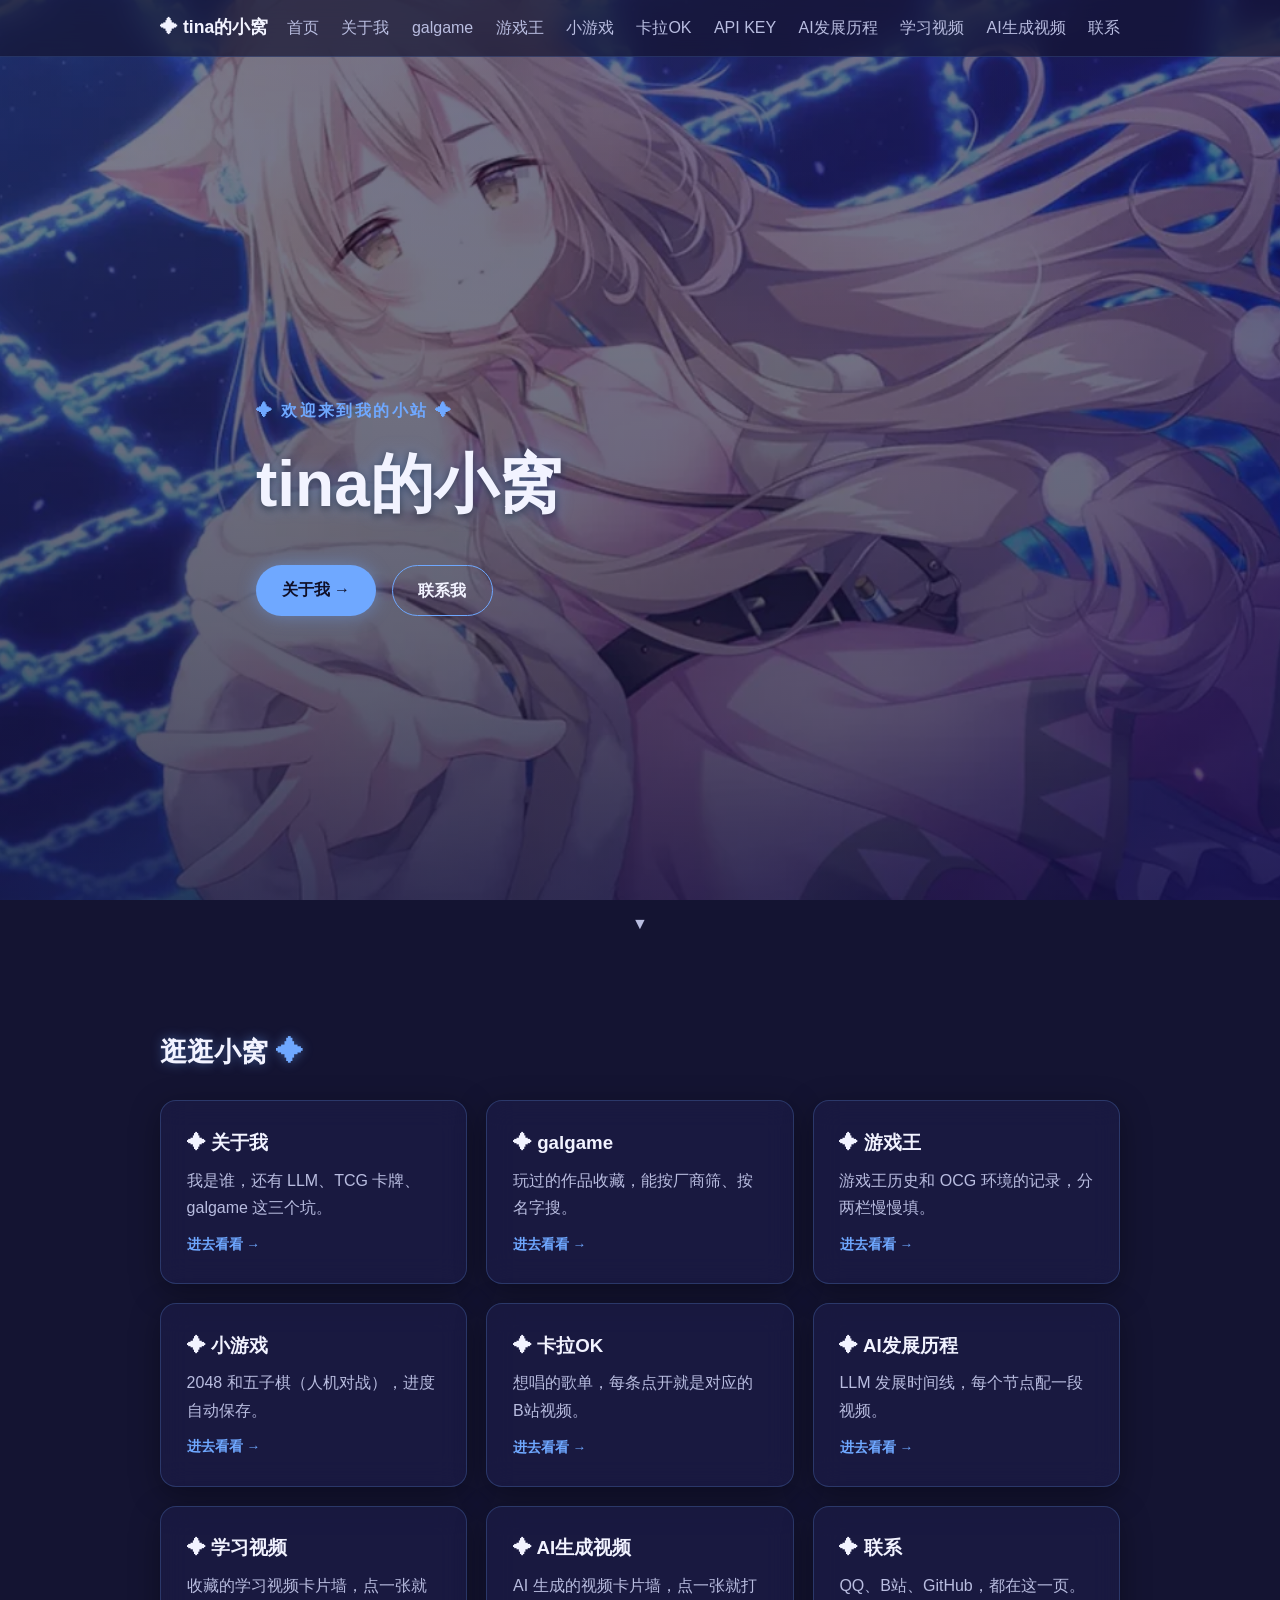
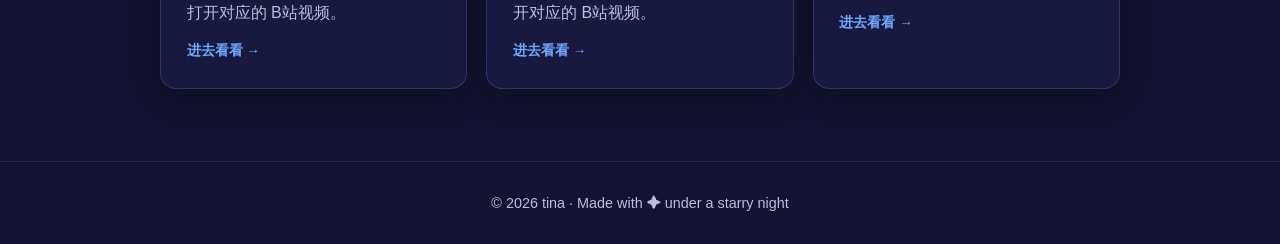
==== commit 92473571: "feat: 新增「AI生成视频」分区（第 11 页：卡片墙，整张卡点开 B站） - aigenvideo.html（第 11 个页面）+ aigenvideo.js（数据）+ aigenvideo-r" ====
--- a/index.html
+++ b/index.html
@@ -47,6 +47,7 @@
         <li><a href="apikey.html">API KEY</a></li>
         <li><a href="aihistory.html">AI发展历程</a></li>
         <li><a href="learning.html">学习视频</a></li>
+        <li><a href="aigenvideo.html">AI生成视频</a></li>
         <li><a href="contact.html">联系</a></li>
       </ul>
     </nav>
@@ -67,6 +68,7 @@
       <li><a class="side-index-link" href="apikey.html">API KEY</a></li>
       <li><a class="side-index-link" href="aihistory.html">AI发展历程</a></li>
       <li><a class="side-index-link" href="learning.html">学习视频</a></li>
+      <li><a class="side-index-link" href="aigenvideo.html">AI生成视频</a></li>
       <li><a class="side-index-link" href="contact.html">联系</a></li>
     </ul>
   </nav>
@@ -126,6 +128,11 @@
             <p>收藏的学习视频卡片墙，点一张就打开对应的 B站视频。</p>
             <span class="card-more">进去看看 →</span>
           </a>
+          <a class="card card-link reveal" href="aigenvideo.html">
+            <h3>✦ AI生成视频</h3>
+            <p>AI 生成的视频卡片墙，点一张就打开对应的 B站视频。</p>
+            <span class="card-more">进去看看 →</span>
+          </a>
           <a class="card card-link reveal" href="contact.html">
             <h3>✦ 联系</h3>
             <p>QQ、B站、GitHub，都在这一页。</p>
--- a/style.css
+++ b/style.css
@@ -943,8 +943,8 @@
     transition: max-height 0.3s ease;
   }
   /* 9 个菜单项，每项约 57px，留够高度别把最后一项裁掉（加「游戏王」时由 420 调到 520，加「AI发展历程」再调到 580） */
-  /* 10 项导航（2026-10-04 加了「学习视频」）需要 ~640px，9 项时是 580px */
-  .nav-links.open { max-height: 640px; }
+  /* 11 项导航（2026-10-04 又加了「AI生成视频」）需要 ~700px；历次：7 项 420 / 8 项 520 / 9 项 580 / 10 项 640 / 11 项 700 */
+  .nav-links.open { max-height: 700px; }
   .nav-links li { padding: 0.9rem 1.5rem; border-top: 1px solid rgba(111, 168, 255, 0.12); }
 
   /* 移动端：整页固定背景层的星空图会被放大裁切，把取景挪到偏右（角色在图的右侧） */
@@ -1153,4 +1153,84 @@
 
 @media (max-width: 640px) {
   .lv-grid { grid-template-columns: repeat(auto-fill, minmax(170px, 1fr)); gap: 0.8rem; }
+}
+
+/* ================= AI生成视频 ================= */
+/* 卡片墙：数据在 aigenvideo.js，渲染在 aigenvideo-render.js 的 initAiGenVideoWall()。
+   这页与「学习视频」是同一套卡片墙做法（整张卡就是一个 B站 链接、没 url 就不可点、
+   没 cover 就渐变色块 + 首字），类名前缀换成 agv-。
+   ⚠️ 改这里时顺手看一眼上面的 .lv-* 一段，两边是刻意保持一致的两份代码。 */
+.agv-stats { display: flex; flex-wrap: wrap; gap: 1.6rem; margin-bottom: 1.3rem; }
+.agv-stat { display: flex; align-items: baseline; gap: 0.4rem; color: var(--text-dim); font-size: 0.88rem; }
+.agv-stat b {
+  font-size: 1.3rem; color: var(--accent);
+  text-shadow: 0 0 12px var(--accent-glow);
+}
+
+.agv-grid { display: grid; grid-template-columns: repeat(auto-fill, minmax(250px, 1fr)); gap: 1.1rem; }
+
+.agv-card {
+  display: flex; flex-direction: column; overflow: hidden;
+  background: var(--card-bg);
+  backdrop-filter: blur(14px);
+  border: 1px solid rgba(111, 168, 255, 0.22);
+  border-radius: var(--radius);
+  box-shadow: var(--shadow);
+  color: var(--text);
+  transition: transform 0.25s, box-shadow 0.25s, border-color 0.25s;
+  animation: gal-in 0.35s ease both;
+}
+a.agv-card:hover {
+  transform: translateY(-4px);
+  border-color: rgba(111, 168, 255, 0.5);
+  box-shadow: 0 10px 36px rgba(0, 0, 0, 0.45), 0 0 20px var(--accent-glow);
+  text-shadow: none; /* 压掉 a:hover 的整行发光，卡片里文字多 */
+}
+a.agv-card:focus-visible { outline: 2px solid var(--accent); outline-offset: 2px; }
+/* 没填 url 的卡：不可点，稍微压暗一点 */
+.agv-card.is-todo { opacity: 0.82; }
+
+/* 封面：填了 cover 用图，没填走渐变色块 + 标题首字。视频缩略图是横的，固定 16:9 */
+.agv-cover {
+  position: relative; aspect-ratio: 16 / 9;
+  display: flex; align-items: center; justify-content: center; overflow: hidden;
+}
+.agv-cover img { width: 100%; height: 100%; object-fit: cover; display: block; }
+.agv-cover-init {
+  font-size: 2.2rem; font-weight: 700; letter-spacing: 0.04em;
+  color: rgba(255, 255, 255, 0.92);
+  text-shadow: 0 2px 14px rgba(0, 0, 0, 0.55);
+}
+/* 封面右上角的「示例」角标 */
+.agv-sample {
+  position: absolute; top: 0.5rem; right: 0.5rem;
+  padding: 0.12rem 0.6rem; border-radius: 999px;
+  font-size: 0.72rem; font-weight: 500; line-height: 1.7;
+  backdrop-filter: blur(6px); border: 1px solid; white-space: nowrap;
+  color: var(--text-dim); background: rgba(20, 20, 50, 0.7);
+  border-color: rgba(185, 189, 224, 0.4);
+}
+
+.agv-body { flex: 1; display: flex; flex-direction: column; gap: 0.35rem; padding: 0.85rem 0.9rem 1rem; }
+.agv-title { font-size: 0.98rem; font-weight: 700; line-height: 1.45; }
+.agv-meta { display: flex; align-items: baseline; gap: 0.5rem; font-size: 0.78rem; color: var(--text-dim); }
+.agv-up { overflow: hidden; text-overflow: ellipsis; white-space: nowrap; }
+.agv-go { margin-left: auto; flex-shrink: 0; font-size: 0.8rem; font-weight: 600; color: var(--accent); white-space: nowrap; }
+a.agv-card:hover .agv-go { text-shadow: 0 0 10px var(--accent-glow); }
+/* 没填 url 的那张卡：右边只写「待填链接」，不是链接样式 */
+.agv-go.is-todo { color: var(--text-dim); font-weight: 500; }
+
+.agv-tags { display: flex; flex-wrap: wrap; gap: 0.3rem; margin-top: 0.15rem; }
+.agv-tag {
+  font-size: 0.7rem; line-height: 1.6;
+  padding: 0.1rem 0.55rem; border-radius: 999px;
+  background: rgba(111, 168, 255, 0.12);
+  border: 1px solid rgba(111, 168, 255, 0.28);
+  color: var(--accent);
+}
+
+.agv-note { margin-top: auto; padding-top: 0.5rem; font-size: 0.78rem; color: var(--text-dim); }
+
+@media (max-width: 640px) {
+  .agv-grid { grid-template-columns: repeat(auto-fill, minmax(170px, 1fr)); gap: 0.8rem; }
 }
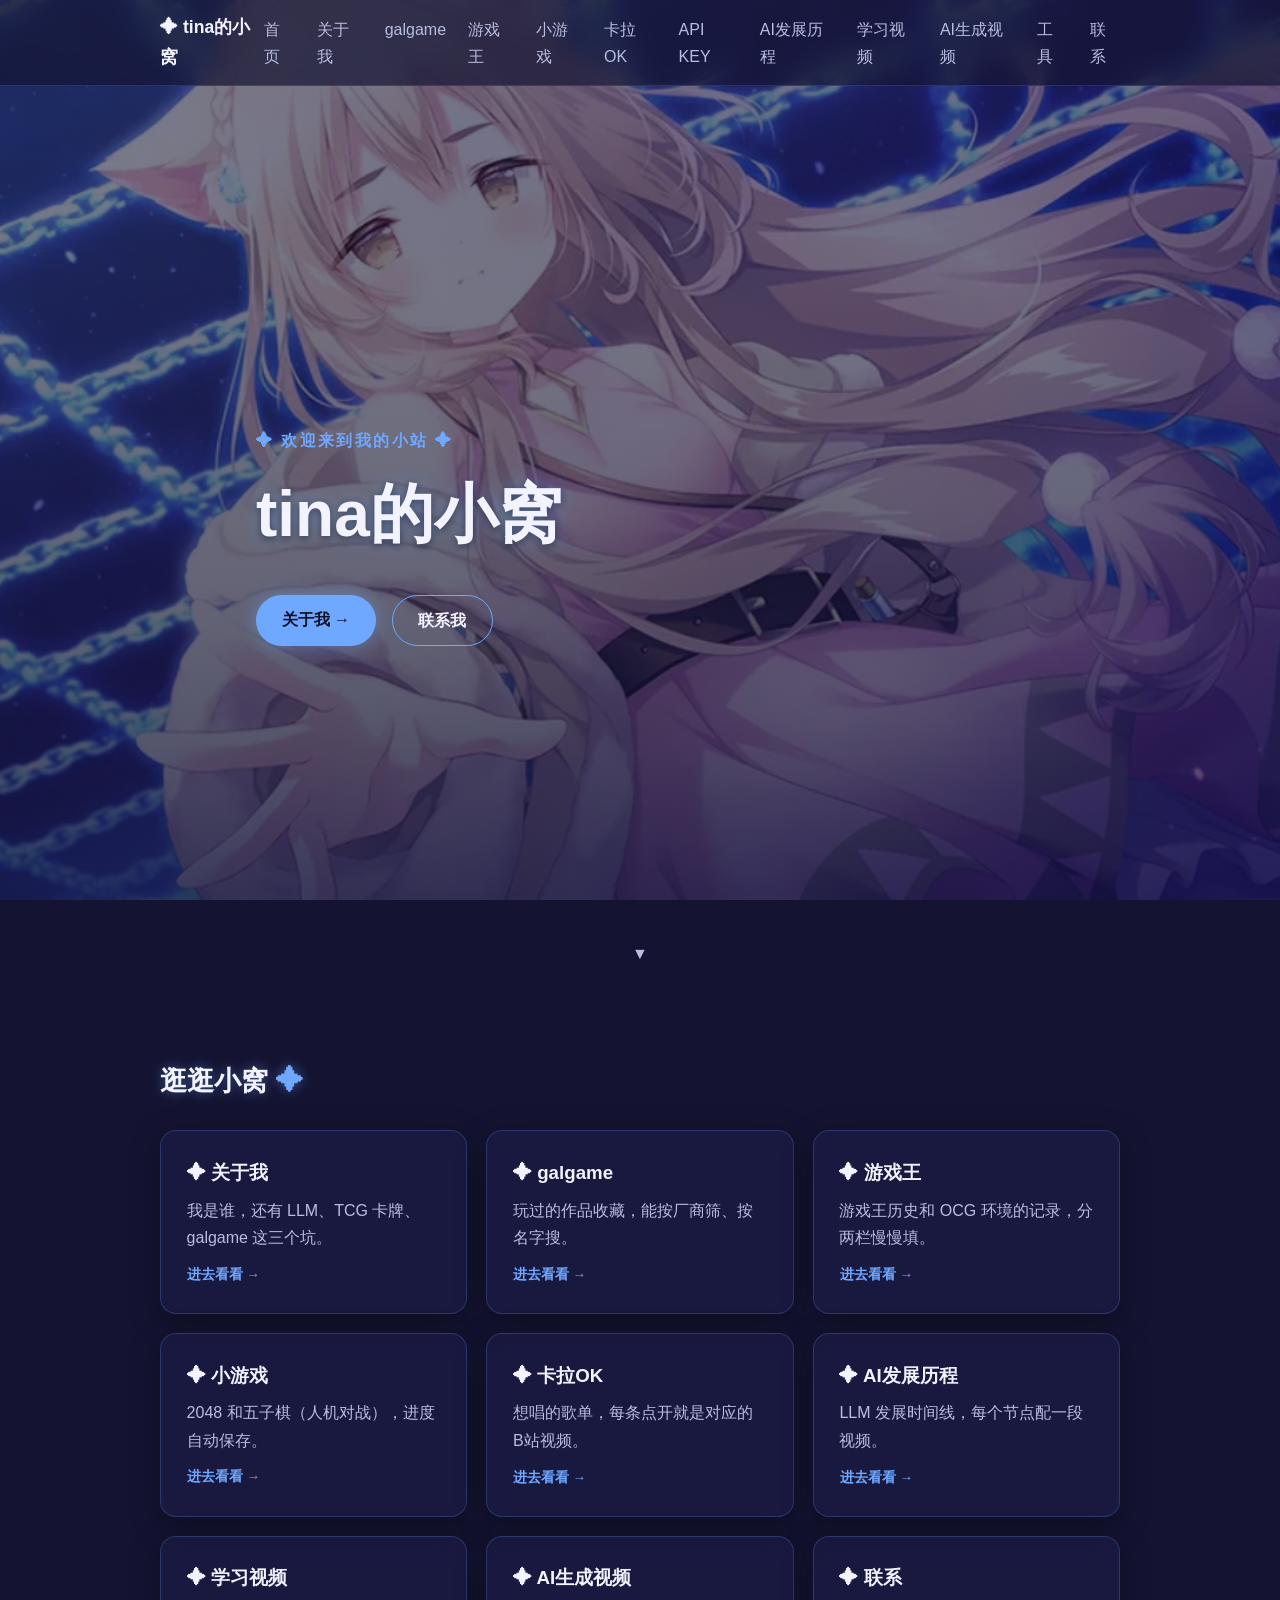
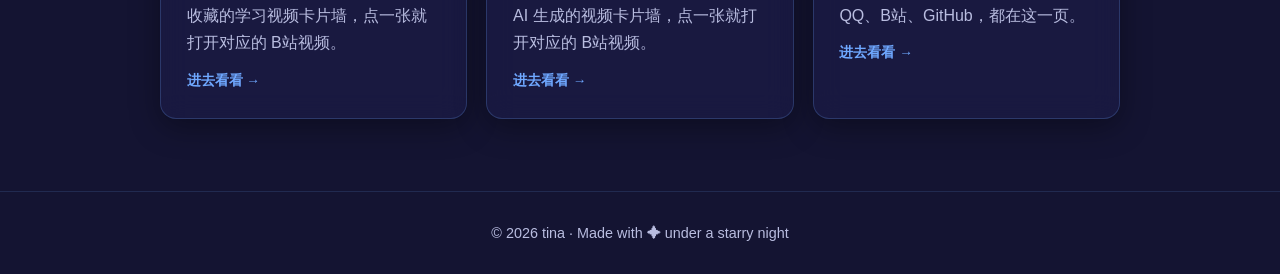
==== commit ab2bcc6b: "feat: 左侧导航新增「工具」分区（第 12 页 tools.html：ClashCloud 用户中心 + Ollama 官网） - 12 个页面顶栏 + 左侧栏各加一项「工具」（共 24 处，插在" ====
--- a/index.html
+++ b/index.html
@@ -48,6 +48,7 @@
         <li><a href="aihistory.html">AI发展历程</a></li>
         <li><a href="learning.html">学习视频</a></li>
         <li><a href="aigenvideo.html">AI生成视频</a></li>
+        <li><a href="tools.html">工具</a></li>
         <li><a href="contact.html">联系</a></li>
       </ul>
     </nav>
@@ -69,6 +70,7 @@
       <li><a class="side-index-link" href="aihistory.html">AI发展历程</a></li>
       <li><a class="side-index-link" href="learning.html">学习视频</a></li>
       <li><a class="side-index-link" href="aigenvideo.html">AI生成视频</a></li>
+      <li><a class="side-index-link" href="tools.html">工具</a></li>
       <li><a class="side-index-link" href="contact.html">联系</a></li>
     </ul>
   </nav>
--- a/style.css
+++ b/style.css
@@ -462,11 +462,12 @@
   .kara-go { justify-self: start; margin-top: 0.35rem; }
 }
 
-/* ================= API KEY ================= */
-/* 左边是入口名，右边直接跳官网。就四条，写死在 apikey.html 里 ——
+/* ================= API KEY / 工具 ================= */
+/* 左边是入口名，右边直接跳官网。两条 / 四条都写死在各自页面里 ——
    没有数据文件、没有 JS 渲染。
    2026-09-24：① 每条下面原来还有一句说明文案，tina 要求删掉了（所以没有 .ak-sub）；
-   ② tina 说「每个太长了，缩减一半」→ 宽屏改成一行两条，每条占半个容器宽 */
+   ② tina 说「每个太长了，缩减一半」→ 宽屏改成一行两条，每条占半个容器宽。
+   2026-10-16：「工具」页（tools.html）是同一个版式，直接复用 .ak-* 这一套，没有另起前缀 */
 .ak-list {
   display: grid;
   /* auto-fit：宽内容列（960px）下正好两条一行、每条约 466px；
@@ -942,9 +943,8 @@
     max-height: 0; overflow: hidden;
     transition: max-height 0.3s ease;
   }
-  /* 9 个菜单项，每项约 57px，留够高度别把最后一项裁掉（加「游戏王」时由 420 调到 520，加「AI发展历程」再调到 580） */
-  /* 11 项导航（2026-10-04 又加了「AI生成视频」）需要 ~700px；历次：7 项 420 / 8 项 520 / 9 项 580 / 10 项 640 / 11 项 700 */
-  .nav-links.open { max-height: 700px; }
+  /* 12 项导航（2026-10-16 又加了「工具」）需要 ~760px；历次：7 项 420 / 8 项 520 / 9 项 580 / 10 项 640 / 11 项 700 / 12 项 760 */
+  .nav-links.open { max-height: 760px; }
   .nav-links li { padding: 0.9rem 1.5rem; border-top: 1px solid rgba(111, 168, 255, 0.12); }
 
   /* 移动端：整页固定背景层的星空图会被放大裁切，把取景挪到偏右（角色在图的右侧） */
@@ -1078,7 +1078,8 @@
 
 /* ================= 学习视频 ================= */
 /* 卡片墙：数据在 learning.js，渲染在 learning-render.js 的 initLearningWall()。
-   整张卡就是一个 B站 链接（没填 url 的卡不可点，右下角写「待填链接」）；
+   整张卡点开就是那条 B站 视频（2026-10-06 起改成「覆盖链接 .lv-card-hit」实现，因为卡里还要放
+   「官网 ↗」——链接不能套链接）；没填 url 的卡不可点，右下角写「待填链接」。
    封面用 16:9（视频缩略图的比例，别照 galgame 的 3:4 裁）。 */
 .lv-stats { display: flex; flex-wrap: wrap; gap: 1.6rem; margin-bottom: 1.3rem; }
 .lv-stat { display: flex; align-items: baseline; gap: 0.4rem; color: var(--text-dim); font-size: 0.88rem; }
@@ -1090,6 +1091,7 @@
 .lv-grid { display: grid; grid-template-columns: repeat(auto-fill, minmax(250px, 1fr)); gap: 1.1rem; }
 
 .lv-card {
+  position: relative; /* 卡片里的「覆盖链接」.lv-card-hit 靠它定位 */
   display: flex; flex-direction: column; overflow: hidden;
   background: var(--card-bg);
   backdrop-filter: blur(14px);
@@ -1100,13 +1102,17 @@
   transition: transform 0.25s, box-shadow 0.25s, border-color 0.25s;
   animation: gal-in 0.35s ease both;
 }
-a.lv-card:hover {
+.lv-card:hover {
   transform: translateY(-4px);
   border-color: rgba(111, 168, 255, 0.5);
   box-shadow: 0 10px 36px rgba(0, 0, 0, 0.45), 0 0 20px var(--accent-glow);
   text-shadow: none; /* 压掉 a:hover 的整行发光，卡片里文字多 */
 }
-a.lv-card:focus-visible { outline: 2px solid var(--accent); outline-offset: 2px; }
+/* 铺满整张卡的覆盖链接：点卡片任意空白处都开 B站（z-index 1，压在正文之上）。
+   2026-10-06 加：卡里还要放「官网 ↗」这种第二个链接，而链接不能套链接（HTML 不允许），
+   所以卡本身是 <article>，整卡可点靠这张覆盖链接提供，卡里的真链接抬到 z-index 2。 */
+.lv-card-hit { position: absolute; inset: 0; z-index: 1; border-radius: inherit; }
+.lv-card-hit:focus-visible { outline: 2px solid var(--accent); outline-offset: -3px; }
 /* 没填 url 的卡：不可点，稍微压暗一点 */
 .lv-card.is-todo { opacity: 0.82; }
 
@@ -1135,8 +1141,12 @@
 .lv-title { font-size: 0.98rem; font-weight: 700; line-height: 1.45; }
 .lv-meta { display: flex; align-items: baseline; gap: 0.5rem; font-size: 0.78rem; color: var(--text-dim); }
 .lv-up { overflow: hidden; text-overflow: ellipsis; white-space: nowrap; }
-.lv-go { margin-left: auto; flex-shrink: 0; font-size: 0.8rem; font-weight: 600; color: var(--accent); white-space: nowrap; }
-a.lv-card:hover .lv-go { text-shadow: 0 0 10px var(--accent-glow); }
+/* 右边那排链接：抬到覆盖链接之上（z-index 2）才点得到；点卡片别处依旧是开 B站 */
+.lv-links { margin-left: auto; display: flex; align-items: baseline; gap: 0.55rem; flex-shrink: 0; position: relative; z-index: 2; }
+.lv-go, .lv-site { font-size: 0.8rem; font-weight: 600; color: var(--accent); white-space: nowrap; text-decoration: none; transition: text-shadow 0.2s; }
+.lv-card:hover .lv-go, .lv-card:hover .lv-site, .lv-go:hover, .lv-site:hover { text-shadow: 0 0 10px var(--accent-glow); }
+.lv-go:focus-visible, .lv-site:focus-visible { outline: 2px solid var(--accent); outline-offset: 2px; border-radius: 4px; }
+.lv-go.is-todo { color: var(--text-dim); font-weight: 500; }
 /* 没填 url 的那张卡：右边只写「待填链接」，不是链接样式 */
 .lv-go.is-todo { color: var(--text-dim); font-weight: 500; }
 
@@ -1157,7 +1167,8 @@
 
 /* ================= AI生成视频 ================= */
 /* 卡片墙：数据在 aigenvideo.js，渲染在 aigenvideo-render.js 的 initAiGenVideoWall()。
-   这页与「学习视频」是同一套卡片墙做法（整张卡就是一个 B站 链接、没 url 就不可点、
+   这页与「学习视频」是同一套卡片墙做法（整张卡点开就是 B站 视频，2026-10-06 起改成
+   「覆盖链接 .agv-card-hit」实现，好让卡里还能放「官网 ↗」；没 url 就不可点、
    没 cover 就渐变色块 + 首字），类名前缀换成 agv-。
    ⚠️ 改这里时顺手看一眼上面的 .lv-* 一段，两边是刻意保持一致的两份代码。 */
 .agv-stats { display: flex; flex-wrap: wrap; gap: 1.6rem; margin-bottom: 1.3rem; }
@@ -1170,6 +1181,7 @@
 .agv-grid { display: grid; grid-template-columns: repeat(auto-fill, minmax(250px, 1fr)); gap: 1.1rem; }
 
 .agv-card {
+  position: relative; /* 卡片里的「覆盖链接」.agv-card-hit 靠它定位 */
   display: flex; flex-direction: column; overflow: hidden;
   background: var(--card-bg);
   backdrop-filter: blur(14px);
@@ -1180,13 +1192,17 @@
   transition: transform 0.25s, box-shadow 0.25s, border-color 0.25s;
   animation: gal-in 0.35s ease both;
 }
-a.agv-card:hover {
+.agv-card:hover {
   transform: translateY(-4px);
   border-color: rgba(111, 168, 255, 0.5);
   box-shadow: 0 10px 36px rgba(0, 0, 0, 0.45), 0 0 20px var(--accent-glow);
   text-shadow: none; /* 压掉 a:hover 的整行发光，卡片里文字多 */
 }
-a.agv-card:focus-visible { outline: 2px solid var(--accent); outline-offset: 2px; }
+/* 铺满整张卡的覆盖链接：点卡片任意空白处都开 B站（z-index 1，压在正文之上）。
+   2026-10-06 加：卡里还要放「官网 ↗」这种第二个链接，而链接不能套链接（HTML 不允许），
+   所以卡本身是 <article>，整卡可点靠这张覆盖链接提供，卡里的真链接抬到 z-index 2。 */
+.agv-card-hit { position: absolute; inset: 0; z-index: 1; border-radius: inherit; }
+.agv-card-hit:focus-visible { outline: 2px solid var(--accent); outline-offset: -3px; }
 /* 没填 url 的卡：不可点，稍微压暗一点 */
 .agv-card.is-todo { opacity: 0.82; }
 
@@ -1215,8 +1231,12 @@
 .agv-title { font-size: 0.98rem; font-weight: 700; line-height: 1.45; }
 .agv-meta { display: flex; align-items: baseline; gap: 0.5rem; font-size: 0.78rem; color: var(--text-dim); }
 .agv-up { overflow: hidden; text-overflow: ellipsis; white-space: nowrap; }
-.agv-go { margin-left: auto; flex-shrink: 0; font-size: 0.8rem; font-weight: 600; color: var(--accent); white-space: nowrap; }
-a.agv-card:hover .agv-go { text-shadow: 0 0 10px var(--accent-glow); }
+/* 右边那排链接：抬到覆盖链接之上（z-index 2）才点得到；点卡片别处依旧是开 B站 */
+.agv-links { margin-left: auto; display: flex; align-items: baseline; gap: 0.55rem; flex-shrink: 0; position: relative; z-index: 2; }
+.agv-go, .agv-site { font-size: 0.8rem; font-weight: 600; color: var(--accent); white-space: nowrap; text-decoration: none; transition: text-shadow 0.2s; }
+.agv-card:hover .agv-go, .agv-card:hover .agv-site, .agv-go:hover, .agv-site:hover { text-shadow: 0 0 10px var(--accent-glow); }
+.agv-go:focus-visible, .agv-site:focus-visible { outline: 2px solid var(--accent); outline-offset: 2px; border-radius: 4px; }
+.agv-go.is-todo { color: var(--text-dim); font-weight: 500; }
 /* 没填 url 的那张卡：右边只写「待填链接」，不是链接样式 */
 .agv-go.is-todo { color: var(--text-dim); font-weight: 500; }
 
